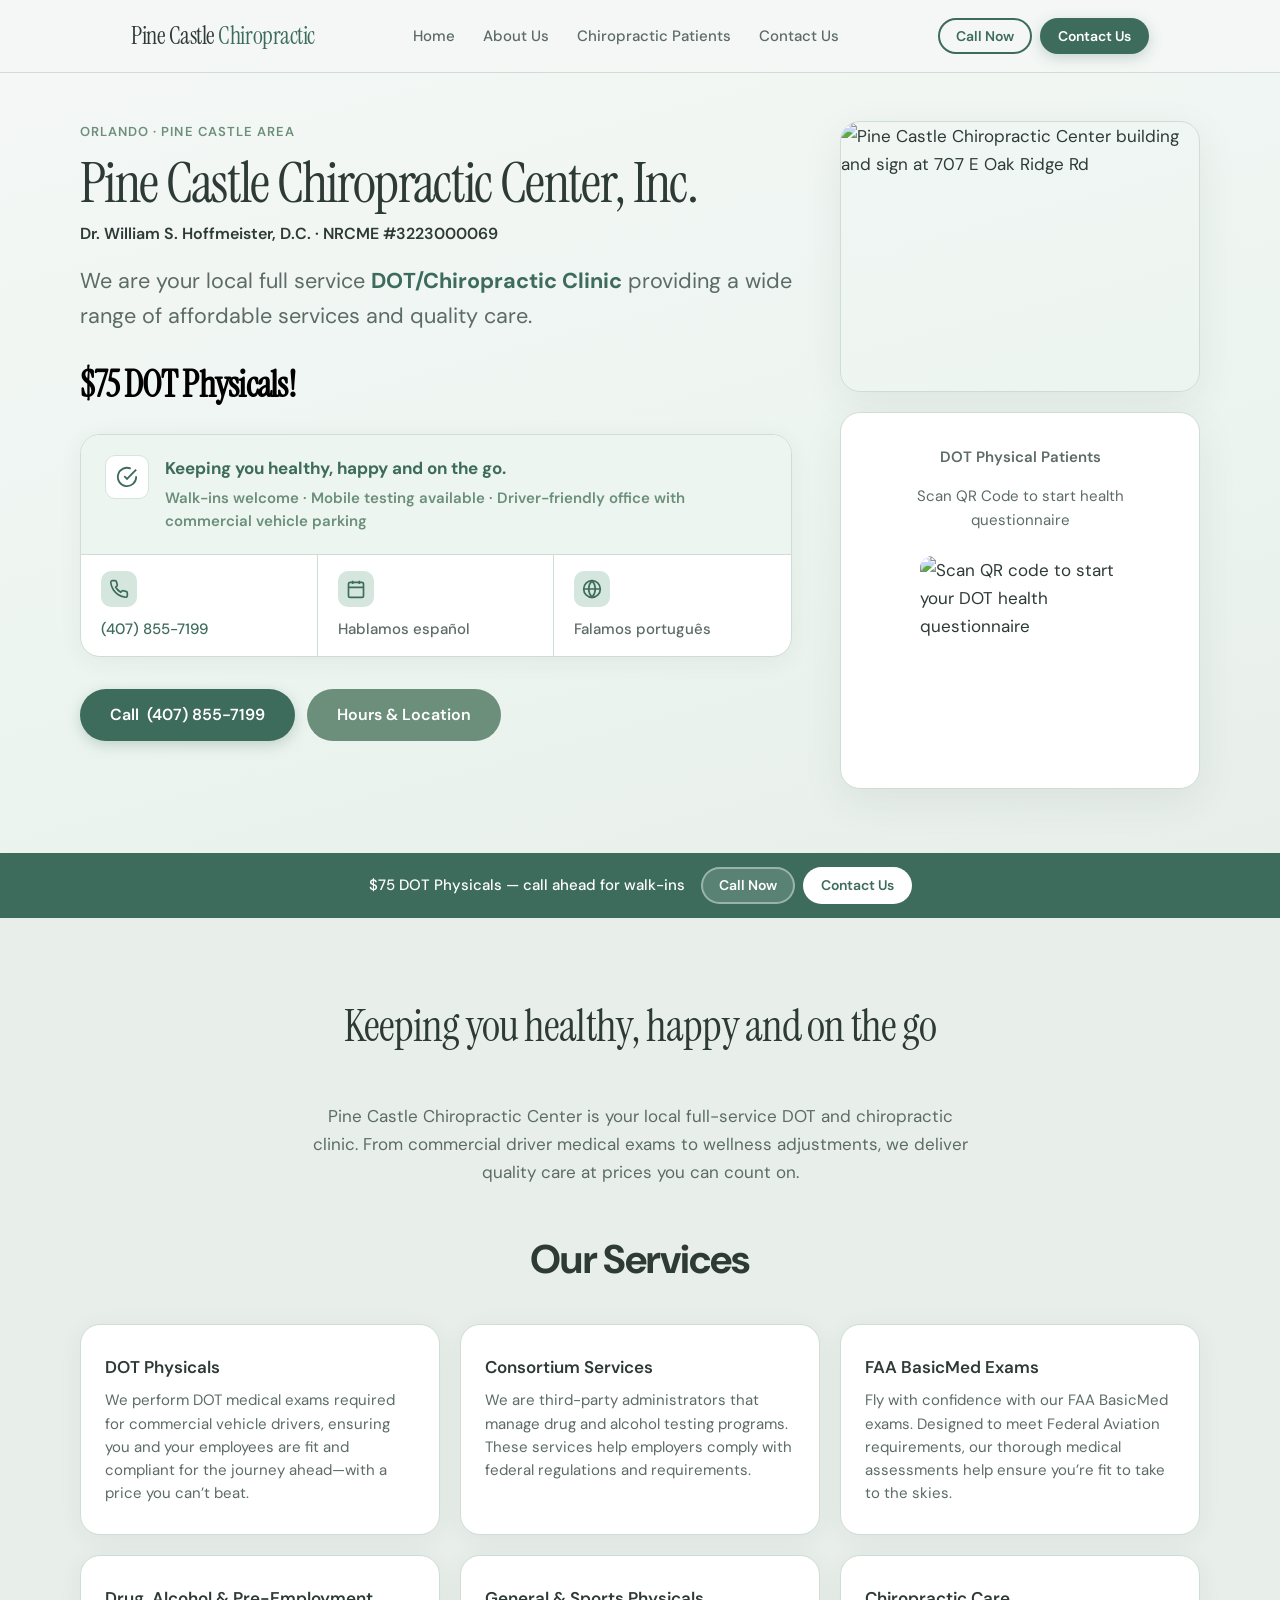
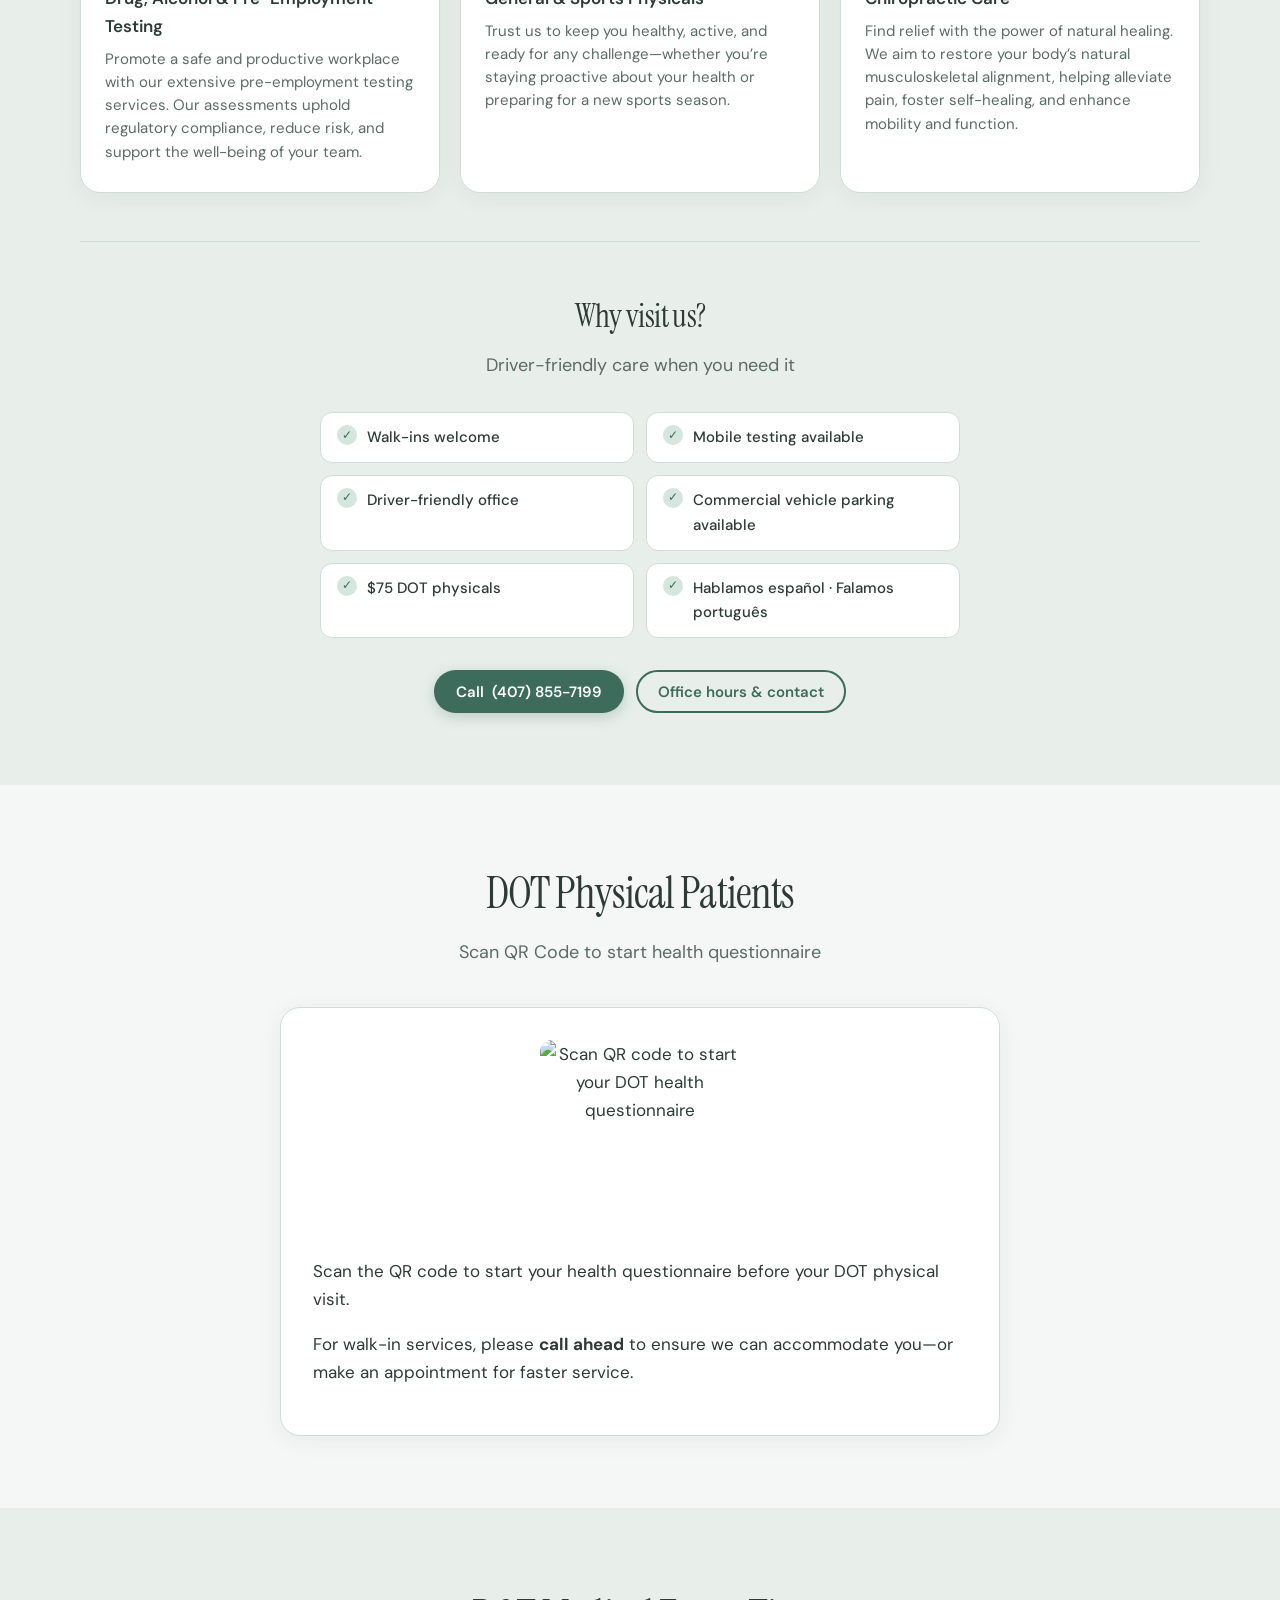
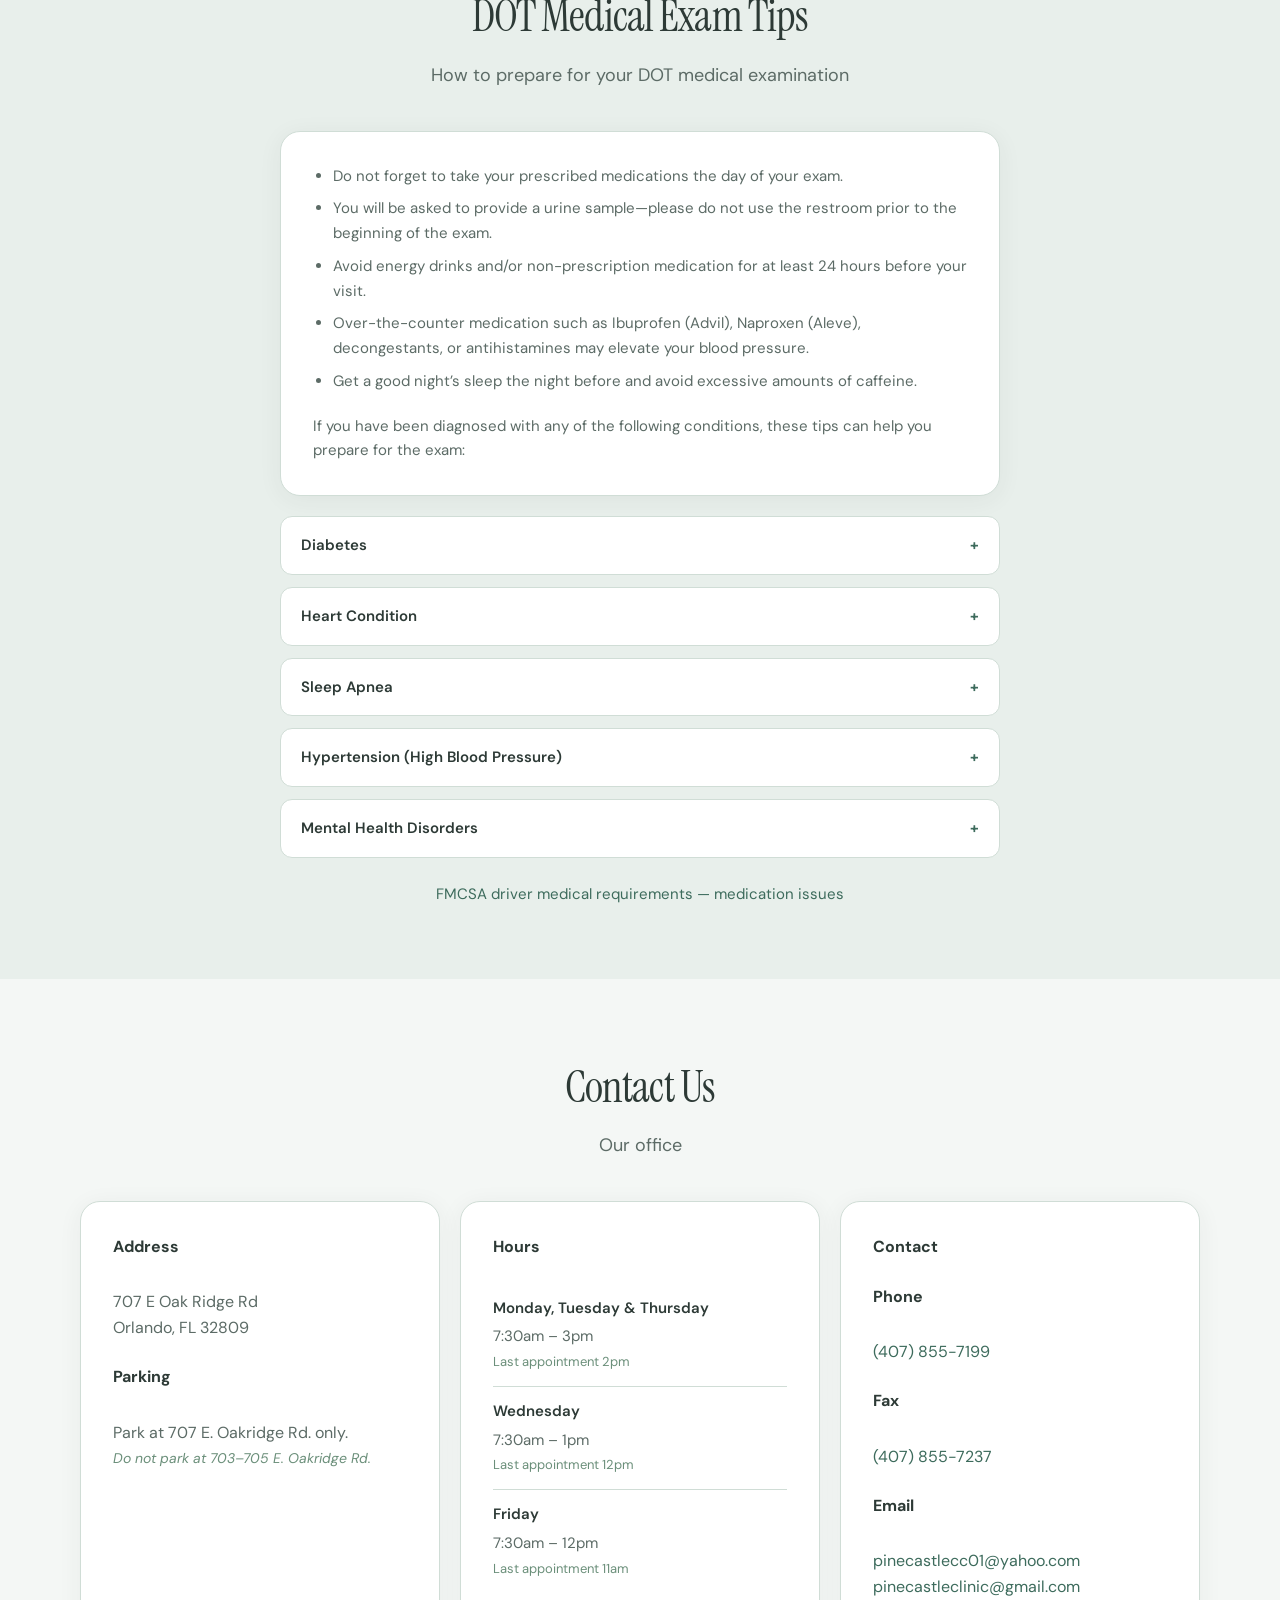
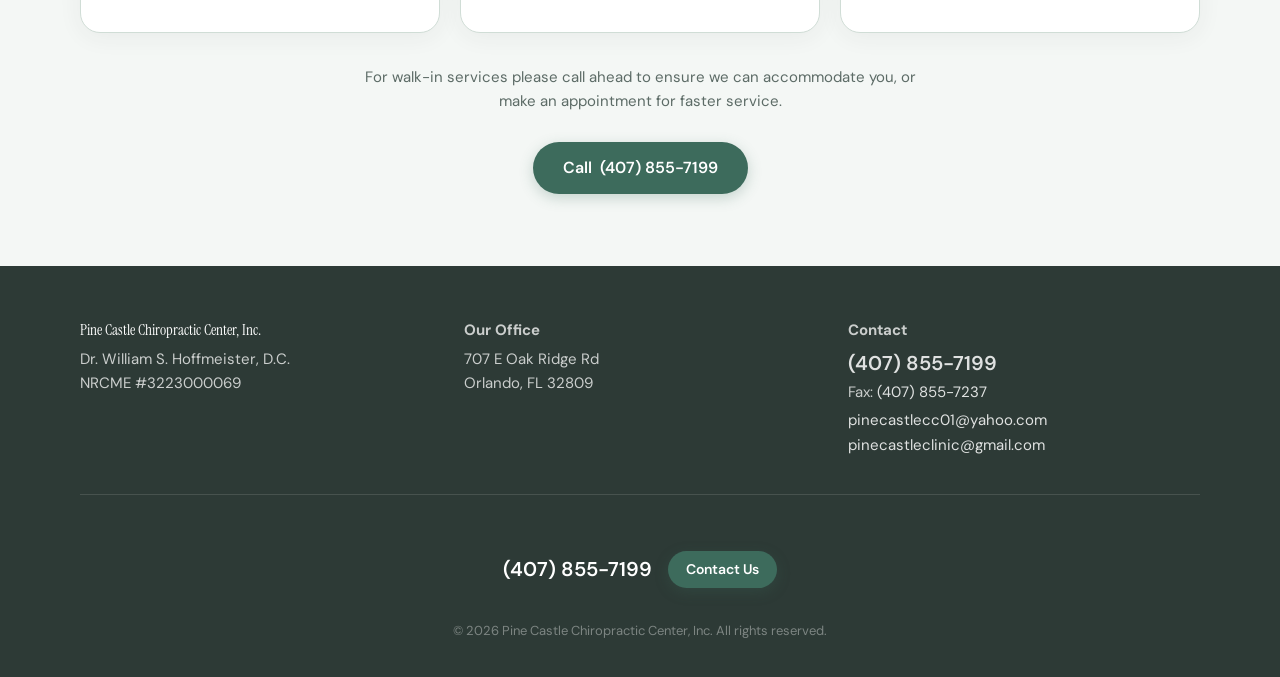
==== index.html @ 1517786d "Add files via upload" ====
<!DOCTYPE html>
<html lang="en">
<head>
  <meta charset="UTF-8">
  <meta name="viewport" content="width=device-width, initial-scale=1.0">
  <meta name="description" content="Pine Castle Chiropractic Center — DOT physicals, FAA BasicMed, drug testing, chiropractic care &amp; more in Orlando. $75 DOT physicals. Call (407) 855-7199.">
  <title>Pine Castle Chiropractic Center | DOT Physicals &amp; Chiropractic Care in Orlando</title>
  <link rel="preconnect" href="https://fonts.googleapis.com">
  <link rel="preconnect" href="https://fonts.gstatic.com" crossorigin>
  <link href="https://fonts.googleapis.com/css2?family=DM+Sans:ital,opsz,wght@0,9..40,400;0,9..40,500;0,9..40,600;0,9..40,700&family=Instrument+Serif:ital@0;1&display=swap" rel="stylesheet">
  <link rel="stylesheet" href="styles.css">
</head>
<body>
  <header class="site-header">
    <div class="header-inner">
      <a href="index.html" class="logo">Pine Castle <span>Chiropractic</span></a>
      <nav class="header-nav" aria-label="Primary">
        <a href="index.html">Home</a>
        <a href="about-us.html">About Us</a>
        <a href="chiropractic-patients.html">Chiropractic Patients</a>
        <a href="index.html#visit">Contact Us</a>
      </nav>
      <div class="header-ctas">
        <a href="tel:+14078557199" class="btn btn-outline btn-sm">Call Now</a>
        <a href="index.html#visit" class="btn btn-primary btn-sm">Contact Us</a>
      </div>
    </div>
  </header>

  <main>
    <section class="hero" id="top">
      <div class="container hero-grid">
        <div class="hero-content">
          <p class="eyebrow">Orlando · Pine Castle Area</p>
          <h1>Pine Castle Chiropractic Center, Inc.</h1>
          <p class="hero-doctor">Dr. William S. Hoffmeister, D.C. · NRCME #3223000069</p>
          <p class="hero-tagline">We are your local full service <strong>DOT/Chiropractic Clinic</strong> providing a wide range of affordable services and quality care.</p>
          <p class="hero-price">$75 DOT Physicals!</p>
          <div class="hero-info">
            <div class="hero-info-feature">
              <span class="hero-info-icon" aria-hidden="true">
                <svg width="22" height="22" viewBox="0 0 24 24" fill="none" stroke="currentColor" stroke-width="2"><path d="M22 11.08V12a10 10 0 1 1-5.93-9.14"/><path d="M22 4L12 14.01l-3-3"/></svg>
              </span>
              <div class="hero-info-feature-text">
                <p><strong>Keeping you healthy, happy and on the go.</strong></p>
                <p class="hero-info-note">Walk-ins welcome · Mobile testing available · Driver-friendly office with commercial vehicle parking</p>
              </div>
            </div>
            <ul class="hero-info-points">
              <li>
                <span class="hero-info-icon" aria-hidden="true">
                  <svg width="20" height="20" viewBox="0 0 24 24" fill="none" stroke="currentColor" stroke-width="2"><path d="M22 16.92v3a2 2 0 0 1-2.18 2 19.79 19.79 0 0 1-8.63-3.07 19.5 19.5 0 0 1-6-6 19.79 19.79 0 0 1-3.07-8.67A2 2 0 0 1 4.11 2h3a2 2 0 0 1 2 1.72c.127.96.361 1.903.7 2.81a2 2 0 0 1-.45 2.11L8.09 9.91a16 16 0 0 0 6 6l1.27-1.27a2 2 0 0 1 2.11-.45c.907.339 1.85.573 2.81.7A2 2 0 0 1 22 16.92z"/></svg>
                </span>
                <span><a href="tel:+14078557199" data-phone>(407) 855-7199</a></span>
              </li>
              <li>
                <span class="hero-info-icon" aria-hidden="true">
                  <svg width="20" height="20" viewBox="0 0 24 24" fill="none" stroke="currentColor" stroke-width="2"><rect x="3" y="4" width="18" height="18" rx="2"/><path d="M16 2v4M8 2v4M3 10h18"/></svg>
                </span>
                <span>Hablamos español</span>
              </li>
              <li>
                <span class="hero-info-icon" aria-hidden="true">
                  <svg width="20" height="20" viewBox="0 0 24 24" fill="none" stroke="currentColor" stroke-width="2"><circle cx="12" cy="12" r="10"/><path d="M2 12h20M12 2a15.3 15.3 0 0 1 4 10 15.3 15.3 0 0 1-4 10 15.3 15.3 0 0 1-4-10 15.3 15.3 0 0 1 4-10z"/></svg>
                </span>
                <span>Falamos português</span>
              </li>
            </ul>
          </div>
          <div class="hero-ctas">
            <a href="tel:+14078557199" class="btn btn-primary btn-lg">Call <span data-phone>(407) 855-7199</span></a>
            <a href="#visit" class="btn btn-secondary btn-lg">Hours &amp; Location</a>
          </div>
        </div>
        <div class="hero-sidebar">
          <figure class="hero-building">
            <img src="assets/clinic-building.png" alt="Pine Castle Chiropractic Center building and sign at 707 E Oak Ridge Rd" width="360" height="270">
          </figure>
          <div class="hero-card">
            <p class="card-label">DOT Physical Patients</p>
            <p class="card-text">Scan QR Code to start health questionnaire</p>
            <img src="assets/qr-questionnaire.png" alt="Scan QR code to start your DOT health questionnaire" class="qr-code" width="200" height="200">
          </div>
        </div>
      </div>
    </section>

    <aside class="cta-bar" aria-label="Quick actions">
      <div class="container cta-bar-inner">
        <span class="cta-bar-text">$75 DOT Physicals — call ahead for walk-ins</span>
        <div class="cta-bar-buttons">
          <a href="tel:+14078557199" class="btn btn-secondary btn-sm">Call Now</a>
          <a href="index.html#visit" class="btn btn-primary btn-sm">Contact Us</a>
        </div>
      </div>
    </aside>

    <section class="section section-alt" id="services">
      <div class="container">
        <header class="section-header">
          <h2>Keeping you healthy, happy and on the go</h2>
        </header>
        <p class="section-intro">Pine Castle Chiropractic Center is your local full-service DOT and chiropractic clinic. From commercial driver medical exams to wellness adjustments, we deliver quality care at prices you can count on.</p>

        <header class="subsection-header services-heading">
          <h3>Our Services</h3>
        </header>
        <div class="services-grid services-grid-3">
          <article class="service-card">
            <h3>DOT Physicals</h3>
            <p>We perform DOT medical exams required for commercial vehicle drivers, ensuring you and your employees are fit and compliant for the journey ahead—with a price you can’t beat.</p>
          </article>
          <article class="service-card">
            <h3>Consortium Services</h3>
            <p>We are third-party administrators that manage drug and alcohol testing programs. These services help employers comply with federal regulations and requirements.</p>
          </article>
          <article class="service-card">
            <h3>FAA BasicMed Exams</h3>
            <p>Fly with confidence with our FAA BasicMed exams. Designed to meet Federal Aviation requirements, our thorough medical assessments help ensure you’re fit to take to the skies.</p>
          </article>
          <article class="service-card">
            <h3>Drug, Alcohol &amp; Pre-Employment Testing</h3>
            <p>Promote a safe and productive workplace with our extensive pre-employment testing services. Our assessments uphold regulatory compliance, reduce risk, and support the well-being of your team.</p>
          </article>
          <article class="service-card">
            <h3>General &amp; Sports Physicals</h3>
            <p>Trust us to keep you healthy, active, and ready for any challenge—whether you’re staying proactive about your health or preparing for a new sports season.</p>
          </article>
          <article class="service-card">
            <h3>Chiropractic Care</h3>
            <p>Find relief with the power of natural healing. We aim to restore your body’s natural musculoskeletal alignment, helping alleviate pain, foster self-healing, and enhance mobility and function.</p>
          </article>
        </div>

        <div class="subsection" id="why-us">
          <header class="subsection-header">
            <h3>Why visit us?</h3>
            <p class="section-subtitle">Driver-friendly care when you need it</p>
          </header>
          <ul class="benefits-grid">
            <li>Walk-ins welcome</li>
            <li>Mobile testing available</li>
            <li>Driver-friendly office</li>
            <li>Commercial vehicle parking available</li>
            <li>$75 DOT physicals</li>
            <li>Hablamos español · Falamos português</li>
          </ul>
          <div class="section-cta center">
            <a href="tel:+14078557199" class="btn btn-primary">Call <span data-phone>(407) 855-7199</span></a>
            <a href="#visit" class="btn btn-outline">Office hours &amp; contact</a>
          </div>
        </div>
      </div>
    </section>

    <section class="section" id="new-patient">
      <div class="container narrow">
        <header class="section-header">
          <h2>DOT Physical Patients</h2>
          <p class="section-subtitle">Scan QR Code to start health questionnaire</p>
        </header>
        <div class="visit-card visit-card-qr">
          <img src="assets/qr-questionnaire.png" alt="Scan QR code to start your DOT health questionnaire" class="qr-code" width="200" height="200">
          <p>Scan the QR code to start your health questionnaire before your DOT physical visit.</p>
          <p>For walk-in services, please <strong>call ahead</strong> to ensure we can accommodate you—or make an appointment for faster service.</p>
        </div>
      </div>
    </section>

    <section class="section section-alt" id="dot-tips">
      <div class="container narrow">
        <header class="section-header">
          <h2>DOT Medical Exam Tips</h2>
          <p class="section-subtitle">How to prepare for your DOT medical examination</p>
        </header>
        <div class="tips-intro visit-card">
          <ul class="tips-general">
            <li>Do not forget to take your prescribed medications the day of your exam.</li>
            <li>You will be asked to provide a urine sample—please do not use the restroom prior to the beginning of the exam.</li>
            <li>Avoid energy drinks and/or non-prescription medication for at least 24 hours before your visit.</li>
            <li>Over-the-counter medication such as Ibuprofen (Advil), Naproxen (Aleve), decongestants, or antihistamines may elevate your blood pressure.</li>
            <li>Get a good night’s sleep the night before and avoid excessive amounts of caffeine.</li>
          </ul>
          <p>If you have been diagnosed with any of the following conditions, these tips can help you prepare for the exam:</p>
        </div>
        <div class="tips-conditions">
          <details class="tip-item">
            <summary>Diabetes</summary>
            <p>You must provide a recent Hemoglobin A1C blood test result (within 3 months). It is helpful if you provide a letter from your treating provider confirming you are not taking insulin and have had no hypoglycemic episodes or diabetes complications such as heart, kidney, eye, or nerve damage. If you have any of the above diabetic complications, a clearance letter from your treating specialist(s) may be necessary. If you have diabetes, you should be evaluated by an eye professional at least yearly to prevent loss of vision that could impair your ability to drive.</p>
          </details>
          <details class="tip-item">
            <summary>Heart Condition</summary>
            <p>You should provide a clearance letter from your cardiologist regarding your ability to safely drive a commercial vehicle. The letter should include ejection fraction and any recent exercise tolerance or heart stress test results.</p>
          </details>
          <details class="tip-item">
            <summary>Sleep Apnea</summary>
            <p>A copy of your CPAP compliance report for the last 3 months is required. You can usually obtain this information through the company that provides your CPAP machine. In some cases you may obtain information from your pulmonologist or sleep medicine specialist. Health Services does not have the ability to read the chip inside the CPAP machine.</p>
          </details>
          <details class="tip-item">
            <summary>Hypertension (High Blood Pressure)</summary>
            <p>You should have your blood pressure checked regularly and prior to your exam. A normal blood pressure is &lt;140/&lt;90 (top number less than 140 and bottom number less than 90). Your blood pressure should be less than 140/90 to pass the exam.</p>
          </details>
          <details class="tip-item">
            <summary>Mental Health Disorders</summary>
            <p>For conditions such as anxiety or depression, you should provide a clearance letter from your treating provider addressing your ability to safely drive a commercial vehicle.</p>
          </details>
        </div>
        <p class="tips-link">
          <a href="https://www.fmcsa.dot.gov/medical/driver-medical-requirements/medication-issues" target="_blank" rel="noopener noreferrer">FMCSA driver medical requirements — medication issues</a>
        </p>
      </div>
    </section>

    <section class="section" id="visit">
      <div class="container">
        <header class="section-header">
          <h2>Contact Us</h2>
          <p class="section-subtitle">Our office</p>
        </header>
        <div class="contact-grid">
          <div class="visit-card">
            <p class="visit-line"><strong>Address</strong><br>707 E Oak Ridge Rd<br>Orlando, FL 32809</p>
            <p class="visit-line visit-parking"><strong>Parking</strong><br>Park at 707 E. Oakridge Rd. only.<br><span class="visit-note">Do not park at 703–705 E. Oakridge Rd.</span></p>
          </div>
          <div class="visit-card">
            <p class="visit-line"><strong>Hours</strong></p>
            <ul class="hours-list">
              <li><span>Monday, Tuesday &amp; Thursday</span><span>7:30am – 3pm<br><em>Last appointment 2pm</em></span></li>
              <li><span>Wednesday</span><span>7:30am – 1pm<br><em>Last appointment 12pm</em></span></li>
              <li><span>Friday</span><span>7:30am – 12pm<br><em>Last appointment 11am</em></span></li>
            </ul>
          </div>
          <div class="visit-card">
            <p class="visit-line"><strong>Contact</strong></p>
            <p class="visit-line"><strong>Phone</strong><br><a href="tel:+14078557199" data-phone>(407) 855-7199</a></p>
            <p class="visit-line"><strong>Fax</strong><br><a href="tel:+14078557237">(407) 855-7237</a></p>
            <p class="visit-line"><strong>Email</strong><br><a href="mailto:pinecastlecc01@yahoo.com">pinecastlecc01@yahoo.com</a><br><a href="mailto:pinecastleclinic@gmail.com">pinecastleclinic@gmail.com</a></p>
          </div>
        </div>
        <div class="section-cta center visit-cta">
          <p class="visit-callout">For walk-in services please call ahead to ensure we can accommodate you, or make an appointment for faster service.</p>
          <a href="tel:+14078557199" class="btn btn-primary btn-lg">Call <span data-phone>(407) 855-7199</span></a>
        </div>
      </div>
    </section>
  </main>

  <footer class="site-footer">
    <div class="container footer-grid">
      <div class="footer-col">
        <p class="footer-brand">Pine Castle Chiropractic Center, Inc.</p>
        <p>Dr. William S. Hoffmeister, D.C.<br>NRCME #3223000069</p>
      </div>
      <div class="footer-col">
        <p><strong>Our Office</strong></p>
        <p>707 E Oak Ridge Rd<br>Orlando, FL 32809</p>
      </div>
      <div class="footer-col">
        <p><strong>Contact</strong></p>
        <p>
          <a href="tel:+14078557199" class="footer-phone" data-phone>(407) 855-7199</a><br>
          Fax: <a href="tel:+14078557237">(407) 855-7237</a>
        </p>
        <p>
          <a href="mailto:pinecastlecc01@yahoo.com">pinecastlecc01@yahoo.com</a><br>
          <a href="mailto:pinecastleclinic@gmail.com">pinecastleclinic@gmail.com</a>
        </p>
      </div>
    </div>
    <div class="container footer-bottom">
      <div class="footer-ctas">
        <a href="tel:+14078557199" class="footer-phone" data-phone>(407) 855-7199</a>
        <a href="index.html#visit" class="btn btn-primary btn-sm">Contact Us</a>
      </div>
      <p class="copyright">&copy; <span id="year"></span> Pine Castle Chiropractic Center, Inc. All rights reserved.</p>
    </div>
  </footer>

  <a href="tel:+14078557199" class="fab-call" aria-label="Call Pine Castle Chiropractic Center">
    <svg width="24" height="24" viewBox="0 0 24 24" fill="none" stroke="currentColor" stroke-width="2"><path d="M22 16.92v3a2 2 0 0 1-2.18 2 19.79 19.79 0 0 1-8.63-3.07 19.5 19.5 0 0 1-6-6 19.79 19.79 0 0 1-3.07-8.67A2 2 0 0 1 4.11 2h3a2 2 0 0 1 2 1.72c.127.96.361 1.903.7 2.81a2 2 0 0 1-.45 2.11L8.09 9.91a16 16 0 0 0 6 6l1.27-1.27a2 2 0 0 1 2.11-.45c.907.339 1.85.573 2.81.7A2 2 0 0 1 22 16.92z"/></svg>
  </a>

  <script src="script.js"></script>
</body>
</html>
---- styles.css ----
/* Pine Castle Chiropractic */
:root {
  --bg: #f4f7f5;
  --bg-alt: #e8efeb;
  --surface: #ffffff;
  --text: #2d3a36;
  --text-muted: #5c6b66;
  --accent: #3d6b5c;
  --accent-hover: #325a4d;
  --accent-soft: #d4e6de;
  --accent-light: #edf5f1;
  --warm: #6b8f7a;
  --border: #d0ddd6;
  --shadow: 0 4px 24px rgba(45, 58, 54, 0.06);
  --shadow-lg: 0 12px 40px rgba(45, 58, 54, 0.08);
  --radius: 12px;
  --radius-lg: 20px;
  --font-sans: "DM Sans", system-ui, sans-serif;
  --font-serif: "Instrument Serif", Georgia, serif;
  --header-h: 72px;
}

*,
*::before,
*::after {
  box-sizing: border-box;
}

html {
  scroll-behavior: smooth;
  scroll-padding-top: calc(var(--header-h) + 1rem);
}

body {
  margin: 0;
  font-family: var(--font-sans);
  font-size: 1.0625rem;
  line-height: 1.65;
  color: var(--text);
  background: var(--bg);
  -webkit-font-smoothing: antialiased;
}

a {
  color: var(--accent);
  text-decoration: none;
}

a:hover {
  color: var(--accent-hover);
}

.container {
  width: min(1120px, 92vw);
  margin-inline: auto;
}

.container.narrow {
  width: min(720px, 92vw);
}

.site-header {
  position: sticky;
  top: 0;
  z-index: 100;
  background: rgba(244, 247, 245, 0.92);
  backdrop-filter: blur(12px);
  border-bottom: 1px solid var(--border);
}

.header-inner {
  display: flex;
  align-items: center;
  justify-content: space-between;
  gap: 1rem;
  min-height: var(--header-h);
  width: min(1120px, 92vw);
  margin-inline: auto;
  padding-inline: 4vw;
}

.logo {
  font-family: var(--font-serif);
  font-size: clamp(1.15rem, 3vw, 1.5rem);
  font-weight: 400;
  color: var(--text);
  letter-spacing: -0.02em;
  line-height: 1.2;
}

.logo span {
  color: var(--accent);
}

.header-nav {
  display: none;
  gap: 1.75rem;
}

.header-nav a {
  color: var(--text-muted);
  font-size: 0.9375rem;
  font-weight: 500;
}

.header-nav a:hover {
  color: var(--accent);
}

.header-ctas {
  display: flex;
  gap: 0.5rem;
  flex-shrink: 0;
}

@media (min-width: 768px) {
  .header-nav {
    display: flex;
  }
}

.btn {
  display: inline-flex;
  align-items: center;
  justify-content: center;
  gap: 0.5rem;
  padding: 0.65rem 1.25rem;
  font-family: inherit;
  font-size: 0.9375rem;
  font-weight: 600;
  line-height: 1.2;
  border-radius: 999px;
  border: 2px solid transparent;
  cursor: pointer;
  transition: background 0.2s, color 0.2s, border-color 0.2s, transform 0.15s, box-shadow 0.2s;
  text-decoration: none;
  white-space: nowrap;
}

.btn:hover {
  transform: translateY(-1px);
}

.btn-sm {
  padding: 0.5rem 1rem;
  font-size: 0.875rem;
}

.btn-lg {
  padding: 0.9rem 1.75rem;
  font-size: 1rem;
}

.btn-block {
  width: 100%;
}

.btn-primary {
  background: var(--accent);
  color: #fff;
  box-shadow: 0 4px 14px rgba(61, 107, 92, 0.25);
}

.btn-primary:hover {
  background: var(--accent-hover);
  color: #fff;
}

.btn-secondary {
  background: var(--warm);
  color: #fff;
}

.btn-secondary:hover {
  background: #5a7d6a;
  color: #fff;
}

.btn-outline {
  background: transparent;
  color: var(--accent);
  border-color: var(--accent);
}

.btn-outline:hover {
  background: var(--accent-light);
  color: var(--accent-hover);
}

.btn-ghost {
  background: transparent;
  color: var(--text-muted);
  border-color: var(--border);
}

.btn-ghost:hover {
  background: var(--bg);
  color: var(--accent);
  border-color: var(--accent-soft);
}

.hero {
  padding: 3rem 0 4rem;
  background: linear-gradient(165deg, var(--bg) 0%, var(--accent-light) 55%, var(--bg-alt) 100%);
}

.hero-grid {
  display: grid;
  gap: 2.5rem;
  align-items: start;
}

@media (min-width: 900px) {
  .hero-grid {
    grid-template-columns: 1fr minmax(280px, 360px);
    gap: 3rem;
    align-items: start;
  }
}

.hero-sidebar {
  display: flex;
  flex-direction: column;
  gap: 1.25rem;
}

.hero-building {
  margin: 0;
}

.hero-building img {
  display: block;
  width: 100%;
  height: auto;
  border-radius: var(--radius-lg);
  border: 1px solid var(--border);
  box-shadow: var(--shadow-lg);
}

.hero-card .qr-code {
  margin-bottom: 0;
}

.eyebrow {
  margin: 0 0 0.75rem;
  font-size: 0.8125rem;
  font-weight: 600;
  letter-spacing: 0.08em;
  text-transform: uppercase;
  color: var(--warm);
}

.hero h1 {
  margin: 0 0 0.5rem;
  font-family: var(--font-serif);
  font-size: clamp(2.25rem, 5.5vw, 3.5rem);
  font-weight: 400;
  line-height: 1.05;
  letter-spacing: -0.03em;
  color: var(--text);
}

.hero-tagline {
  margin: 0 0 1.25rem;
  font-size: clamp(1.0625rem, 2.2vw, 1.35rem);
  color: var(--text-muted);
}

.hero-tagline strong {
  color: var(--accent);
  font-weight: 700;
}

.hero-doctor {
  margin: 0 0 1rem;
  font-size: 1rem;
  font-weight: 600;
  color: var(--text);
}

.hero-price {
  margin: 0 0 1.25rem;
  font-family: var(--font-serif);
  font-size: clamp(1.75rem, 4vw, 2.25rem);
  font-weight: 700;
  color: #000;
  letter-spacing: -0.02em;
}

.qr-code {
  display: block;
  margin: 0 auto 1rem;
  width: min(200px, 70%);
  height: auto;
  border-radius: var(--radius);
}

.visit-card-qr {
  text-align: center;
}

.visit-card-qr p {
  text-align: left;
}

.hero-info {
  margin-bottom: 2rem;
  background: var(--surface);
  border: 1px solid var(--border);
  border-radius: var(--radius-lg);
  box-shadow: var(--shadow);
  overflow: hidden;
}

.hero-info-feature {
  display: flex;
  gap: 1rem;
  align-items: flex-start;
  padding: 1.25rem 1.5rem;
  background: var(--accent-light);
  border-bottom: 1px solid var(--border);
}

.hero-info-feature .hero-info-icon {
  width: 2.75rem;
  height: 2.75rem;
  flex-shrink: 0;
  color: var(--accent);
  background: var(--surface);
  border: 1px solid var(--accent-soft);
  border-radius: 10px;
}

.hero-info-feature-text p {
  margin: 0;
  font-size: 1.0625rem;
  line-height: 1.55;
  color: var(--text);
}

.hero-info-feature-text strong {
  color: var(--accent);
  font-weight: 700;
}

.hero-info-note {
  margin-top: 0.35rem !important;
  font-size: 0.9375rem !important;
  font-weight: 600;
  color: var(--warm) !important;
}

.hero-info-points {
  display: grid;
  margin: 0;
  padding: 0;
  list-style: none;
}

@media (min-width: 640px) {
  .hero-info-points {
    grid-template-columns: repeat(3, 1fr);
  }
}

.hero-info-points li {
  display: flex;
  align-items: center;
  gap: 0.75rem;
  padding: 1rem 1.25rem;
  font-size: 0.9375rem;
  font-weight: 500;
  line-height: 1.4;
  color: var(--text-muted);
  border-bottom: 1px solid var(--border);
}

.hero-info-points li:last-child {
  border-bottom: none;
}

@media (min-width: 640px) {
  .hero-info-points li {
    flex-direction: column;
    align-items: flex-start;
    border-bottom: none;
    border-right: 1px solid var(--border);
  }

  .hero-info-points li:last-child {
    border-right: none;
  }
}

.hero-info-icon {
  display: flex;
  align-items: center;
  justify-content: center;
  width: 2.25rem;
  height: 2.25rem;
  flex-shrink: 0;
  color: var(--accent);
  background: var(--accent-light);
  border-radius: 10px;
}

.hero-info-points .hero-info-icon {
  background: var(--accent-soft);
}

.hero-ctas {
  display: flex;
  flex-wrap: wrap;
  gap: 0.75rem;
}

.hero-card {
  background: var(--surface);
  border-radius: var(--radius-lg);
  padding: 2rem;
  box-shadow: var(--shadow-lg);
  border: 1px solid var(--border);
}

.card-label {
  margin: 0 0 1rem;
  font-size: 0.9375rem;
  font-weight: 600;
  text-align: center;
  color: var(--text-muted);
}

.card-text {
  margin: 0 0 1.5rem;
  font-size: 0.9375rem;
  color: var(--text-muted);
  line-height: 1.55;
  text-align: center;
}

.hero-card .btn + .btn {
  margin-top: 0.75rem;
}

.cta-bar {
  background: var(--accent);
  color: #fff;
  padding: 0.875rem 0;
}

.cta-bar-inner {
  display: flex;
  flex-wrap: wrap;
  align-items: center;
  justify-content: center;
  gap: 1rem;
  width: min(1120px, 92vw);
  margin-inline: auto;
}

.cta-bar-text {
  font-weight: 500;
  font-size: 0.9375rem;
}

.cta-bar-buttons {
  display: flex;
  gap: 0.5rem;
}

.cta-bar .btn-secondary {
  background: rgba(255, 255, 255, 0.15);
  border: 2px solid rgba(255, 255, 255, 0.4);
  color: #fff;
}

.cta-bar .btn-secondary:hover {
  background: rgba(255, 255, 255, 0.25);
  color: #fff;
}

.cta-bar .btn-primary {
  background: #fff;
  color: var(--accent);
  box-shadow: none;
}

.cta-bar .btn-primary:hover {
  background: var(--accent-light);
  color: var(--accent-hover);
}

.section {
  padding: 4.5rem 0;
}

.section-alt {
  background: var(--bg-alt);
}

.section-header {
  text-align: center;
  margin-bottom: 2.5rem;
}

.section-header h2 {
  margin: 0 0 0.5rem;
  font-family: var(--font-serif);
  font-size: clamp(2rem, 4vw, 2.75rem);
  font-weight: 400;
  letter-spacing: -0.02em;
  color: var(--text);
}

.section-subtitle {
  margin: 0;
  font-size: 1.125rem;
  color: var(--text-muted);
}

.section-intro {
  max-width: 42rem;
  margin: 0 auto 2.5rem;
  text-align: center;
  font-size: 1.0625rem;
  line-height: 1.65;
  color: var(--text-muted);
}

.subsection {
  margin-top: 3rem;
  padding-top: 3rem;
  border-top: 1px solid var(--border);
}

.subsection-header {
  text-align: center;
  margin-bottom: 2rem;
}

.subsection-header h3 {
  margin: 0 0 0.5rem;
  font-family: var(--font-serif);
  font-size: clamp(1.5rem, 3vw, 2rem);
  font-weight: 400;
  letter-spacing: -0.02em;
  color: var(--text);
}

.services-heading h3 {
  font-family: var(--font-sans);
  font-size: clamp(1.75rem, 4vw, 2.5rem);
  font-weight: 700;
  letter-spacing: -0.02em;
}

.services-heading {
  margin-bottom: 2rem;
}

.services-grid {
  display: grid;
  gap: 1.25rem;
}

@media (min-width: 600px) {
  .services-grid {
    grid-template-columns: repeat(2, 1fr);
  }
}

@media (min-width: 900px) {
  .services-grid-3 {
    grid-template-columns: repeat(3, 1fr);
  }
}

.service-card {
  background: var(--surface);
  border: 1px solid var(--border);
  border-radius: var(--radius-lg);
  padding: 1.75rem 1.5rem;
  box-shadow: var(--shadow);
}

.service-card h3 {
  margin: 0 0 0.5rem;
  font-size: 1.0625rem;
  font-weight: 600;
  color: var(--text);
}

.service-card p {
  margin: 0;
  font-size: 0.9375rem;
  color: var(--text-muted);
  line-height: 1.55;
}

.benefits-grid {
  display: grid;
  gap: 0.75rem;
  max-width: 640px;
  margin: 0 auto 2rem;
  padding: 0;
  list-style: none;
}

@media (min-width: 600px) {
  .benefits-grid {
    grid-template-columns: 1fr 1fr;
  }
}

.benefits-grid li {
  display: flex;
  align-items: flex-start;
  gap: 0.625rem;
  padding: 0.75rem 1rem;
  background: var(--surface);
  border-radius: var(--radius);
  border: 1px solid var(--border);
  font-size: 0.9375rem;
  font-weight: 500;
}

.benefits-grid li::before {
  content: "✓";
  flex-shrink: 0;
  width: 1.25rem;
  height: 1.25rem;
  display: flex;
  align-items: center;
  justify-content: center;
  font-size: 0.75rem;
  font-weight: 700;
  color: var(--accent);
  background: var(--accent-soft);
  border-radius: 50%;
}

.section-cta {
  display: flex;
  flex-wrap: wrap;
  gap: 0.75rem;
  justify-content: center;
}

.visit-card {
  background: var(--surface);
  border: 1px solid var(--border);
  border-radius: var(--radius-lg);
  padding: 2rem;
  box-shadow: var(--shadow);
}

.visit-line {
  margin: 0 0 1.5rem;
  font-size: 1rem;
  color: var(--text-muted);
  line-height: 1.6;
}

.visit-line:last-child {
  margin-bottom: 0;
}

.visit-line strong {
  color: var(--text);
  display: block;
  margin-bottom: 0.25rem;
}

.visit-note {
  font-size: 0.875rem;
  font-style: italic;
  color: var(--warm);
}

.alert-banner {
  margin-top: 1.5rem;
  padding: 1.25rem 1.5rem;
  border-radius: var(--radius-lg);
  border: 1px solid var(--border);
  background: var(--surface);
  box-shadow: var(--shadow);
}

.alert-banner p {
  margin: 0;
  font-size: 0.9375rem;
  line-height: 1.55;
  color: var(--text-muted);
}

.alert-banner p + p {
  margin-top: 0.5rem;
}

.alert-banner-warn {
  border-color: #c9a227;
  background: #faf6e8;
}

.alert-banner-strong {
  font-weight: 700;
  color: #8b6914 !important;
  text-transform: uppercase;
  letter-spacing: 0.02em;
}

.tips-intro.visit-card p:last-child {
  margin: 1.25rem 0 0;
  font-size: 0.9375rem;
  color: var(--text-muted);
}

.tips-general {
  margin: 0 0 1rem;
  padding-left: 1.25rem;
  color: var(--text-muted);
  font-size: 0.9375rem;
}

.tips-general li + li {
  margin-top: 0.5rem;
}

.tips-conditions {
  margin-top: 1.25rem;
  display: grid;
  gap: 0.75rem;
}

.tip-item {
  background: var(--surface);
  border: 1px solid var(--border);
  border-radius: var(--radius);
  overflow: hidden;
}

.tip-item summary {
  padding: 1rem 1.25rem;
  font-weight: 600;
  font-size: 0.9375rem;
  cursor: pointer;
  list-style: none;
  color: var(--text);
}

.tip-item summary::-webkit-details-marker {
  display: none;
}

.tip-item summary::after {
  content: "+";
  float: right;
  color: var(--accent);
  font-weight: 700;
}

.tip-item[open] summary::after {
  content: "−";
}

.tip-item p {
  margin: 0;
  padding: 0 1.25rem 1.25rem;
  font-size: 0.9375rem;
  color: var(--text-muted);
  line-height: 1.6;
}

.tips-link {
  margin: 1.5rem 0 0;
  text-align: center;
  font-size: 0.9375rem;
}

.contact-grid {
  display: grid;
  gap: 1.25rem;
}

@media (min-width: 768px) {
  .contact-grid {
    grid-template-columns: repeat(3, 1fr);
  }
}

.hours-list {
  margin: 0;
  padding: 0;
  list-style: none;
}

.hours-list li {
  display: grid;
  gap: 0.25rem;
  padding: 0.75rem 0;
  font-size: 0.9375rem;
  color: var(--text-muted);
  border-bottom: 1px solid var(--border);
}

.hours-list li:last-child {
  border-bottom: none;
  padding-bottom: 0;
}

.hours-list li span:first-child {
  font-weight: 600;
  color: var(--text);
}

.hours-list em {
  font-size: 0.8125rem;
  font-style: normal;
  color: var(--warm);
}

.visit-cta {
  margin-top: 2rem;
  flex-direction: column;
  align-items: center;
}

.visit-callout {
  margin: 0 0 1rem;
  max-width: 36rem;
  text-align: center;
  font-size: 0.9375rem;
  color: var(--text-muted);
}

.footer-grid {
  display: grid;
  gap: 2rem;
  text-align: left;
  margin-bottom: 2rem;
}

@media (min-width: 768px) {
  .footer-grid {
    grid-template-columns: repeat(3, 1fr);
  }
}

.footer-col p {
  margin: 0.35rem 0;
}

.footer-col a {
  color: rgba(255, 255, 255, 0.85);
}

.footer-col a:hover {
  color: var(--accent-soft);
}

.footer-bottom {
  text-align: center;
  border-top: 1px solid rgba(255, 255, 255, 0.12);
  padding-top: 2rem;
}

.schedule-section .section-header {
  margin-bottom: 1.5rem;
}

.schedule-placeholder {
  background: var(--surface);
  border: 1px dashed var(--border);
  border-radius: var(--radius-lg);
  padding: 2.5rem 1.5rem;
  text-align: center;
}

.schedule-placeholder p {
  margin: 0 0 1.5rem;
  color: var(--text-muted);
  font-size: 0.9375rem;
}

.site-footer {
  padding: 3rem 0 2rem;
  background: var(--text);
  color: rgba(255, 255, 255, 0.75);
  text-align: center;
}

.footer-brand {
  font-family: var(--font-serif);
  font-size: 1.5rem;
  color: #fff;
  margin: 0 0 0.5rem;
}

.site-footer p {
  margin: 0.25rem 0;
  font-size: 0.9375rem;
}

.footer-ctas {
  display: flex;
  flex-wrap: wrap;
  gap: 1rem;
  justify-content: center;
  align-items: center;
  margin: 1.5rem 0;
}

.footer-phone {
  font-size: 1.25rem;
  font-weight: 600;
  color: #fff;
}

.footer-phone:hover {
  color: var(--accent-soft);
}

.copyright {
  margin-top: 2rem !important;
  font-size: 0.8125rem !important;
  opacity: 0.5;
}

.fab-call {
  position: fixed;
  bottom: 1.25rem;
  right: 1.25rem;
  z-index: 90;
  display: flex;
  align-items: center;
  justify-content: center;
  width: 56px;
  height: 56px;
  background: var(--warm);
  color: #fff;
  border-radius: 50%;
  box-shadow: 0 6px 20px rgba(45, 58, 54, 0.25);
}

.fab-call:hover {
  background: var(--accent);
  color: #fff;
}

@media (min-width: 768px) {
  .fab-call {
    display: none;
  }
}

@media (max-width: 767px) {
  body {
    padding-bottom: 4rem;
  }
}

/* Interior pages */
.page-hero {
  padding-top: 3rem;
  background: linear-gradient(165deg, var(--bg) 0%, var(--accent-light) 55%, var(--bg-alt) 100%);
}

.page-hero .section-header {
  margin-bottom: 2rem;
}

.page-hero .section-header-tight {
  margin-bottom: 1.25rem;
}

.chiropractic-layout {
  display: grid;
  gap: 0.5rem 3rem;
  align-items: start;
  grid-template-columns: 1fr;
  grid-template-areas:
    "title"
    "content"
    "photo";
}

.chiropractic-page-header {
  grid-area: title;
  margin: 0 0 0.25rem;
  text-align: center;
}

.chiropractic-page-header h1 {
  margin: 0;
  font-family: var(--font-serif);
  font-size: clamp(2rem, 4vw, 2.75rem);
  font-weight: 400;
  letter-spacing: -0.02em;
  color: var(--text);
}

.chiropractic-layout .doctor-profile-aside {
  grid-area: photo;
}

.chiropractic-layout .chiropractic-intro {
  grid-area: content;
  margin: 0;
}

.chiropractic-layout .chiropractic-intro h2 {
  margin-top: 0;
}

@media (min-width: 768px) {
  .chiropractic-layout {
    grid-template-columns: minmax(240px, 320px) 1fr;
    grid-template-areas:
      "title title"
      "photo content";
    row-gap: 0.5rem;
    column-gap: 3rem;
  }
}

.chiropractic-intro {
  margin: 0;
}

.doctor-profile {
  display: grid;
  gap: 2.5rem;
  align-items: start;
}

@media (min-width: 768px) {
  .doctor-profile {
    grid-template-columns: minmax(240px, 320px) 1fr;
    gap: 3rem;
    align-items: start;
  }
}

.doctor-profile-aside {
  display: flex;
  flex-direction: column;
  gap: 1.5rem;
}

.doctor-bio h2 {
  margin: 0 0 0.5rem;
  font-family: var(--font-serif);
  font-size: clamp(1.35rem, 2.5vw, 1.625rem);
  font-weight: 400;
  letter-spacing: -0.02em;
  color: var(--text);
  text-align: center;
}

.doctor-bio p {
  margin: 0 0 0.75rem;
  font-size: 0.9375rem;
  color: var(--text-muted);
  line-height: 1.6;
  text-align: center;
}

.doctor-bio p:last-child {
  margin-bottom: 0;
}

.doctor-bio .credentials {
  font-weight: 600;
  color: var(--accent);
}

@media (min-width: 768px) {
  .doctor-bio h2,
  .doctor-bio p {
    text-align: left;
  }
}

.doctor-photo {
  margin: 0;
  text-align: center;
}

.doctor-photo img {
  display: block;
  width: 100%;
  max-width: 320px;
  margin-inline: auto;
  height: auto;
  border-radius: var(--radius-lg);
  box-shadow: var(--shadow-lg);
}

.doctor-profile-content h2 {
  margin: 0 0 1rem;
  font-family: var(--font-serif);
  font-size: clamp(1.75rem, 3.5vw, 2.25rem);
  font-weight: 400;
  letter-spacing: -0.02em;
  color: var(--text);
}

.doctor-profile-content h2:not(:first-child) {
  margin-top: 1.5rem;
}

.doctor-profile-content p {
  margin: 0 0 1rem;
  color: var(--text-muted);
  line-height: 1.65;
}

.doctor-profile-content .lead {
  font-size: clamp(1.25rem, 2.5vw, 1.5rem);
  font-weight: 500;
  line-height: 1.55;
  color: var(--text);
}

.doctor-profile-content .credentials {
  font-weight: 600;
  color: var(--accent);
}

.legal-block {
  margin-bottom: 1.5rem;
}

.legal-block:last-child {
  margin-bottom: 0;
}

.legal-block h2 {
  margin: 0 0 1rem;
  font-family: var(--font-serif);
  font-size: clamp(1.5rem, 3vw, 1.875rem);
  font-weight: 400;
  letter-spacing: -0.02em;
  color: var(--text);
}

.legal-block p {
  margin: 0 0 1rem;
  font-size: 0.9375rem;
  color: var(--text-muted);
  line-height: 1.65;
}

.legal-block p:last-child {
  margin-bottom: 0;
}

.header-nav a[aria-current="page"] {
  color: var(--accent);
  font-weight: 600;
}
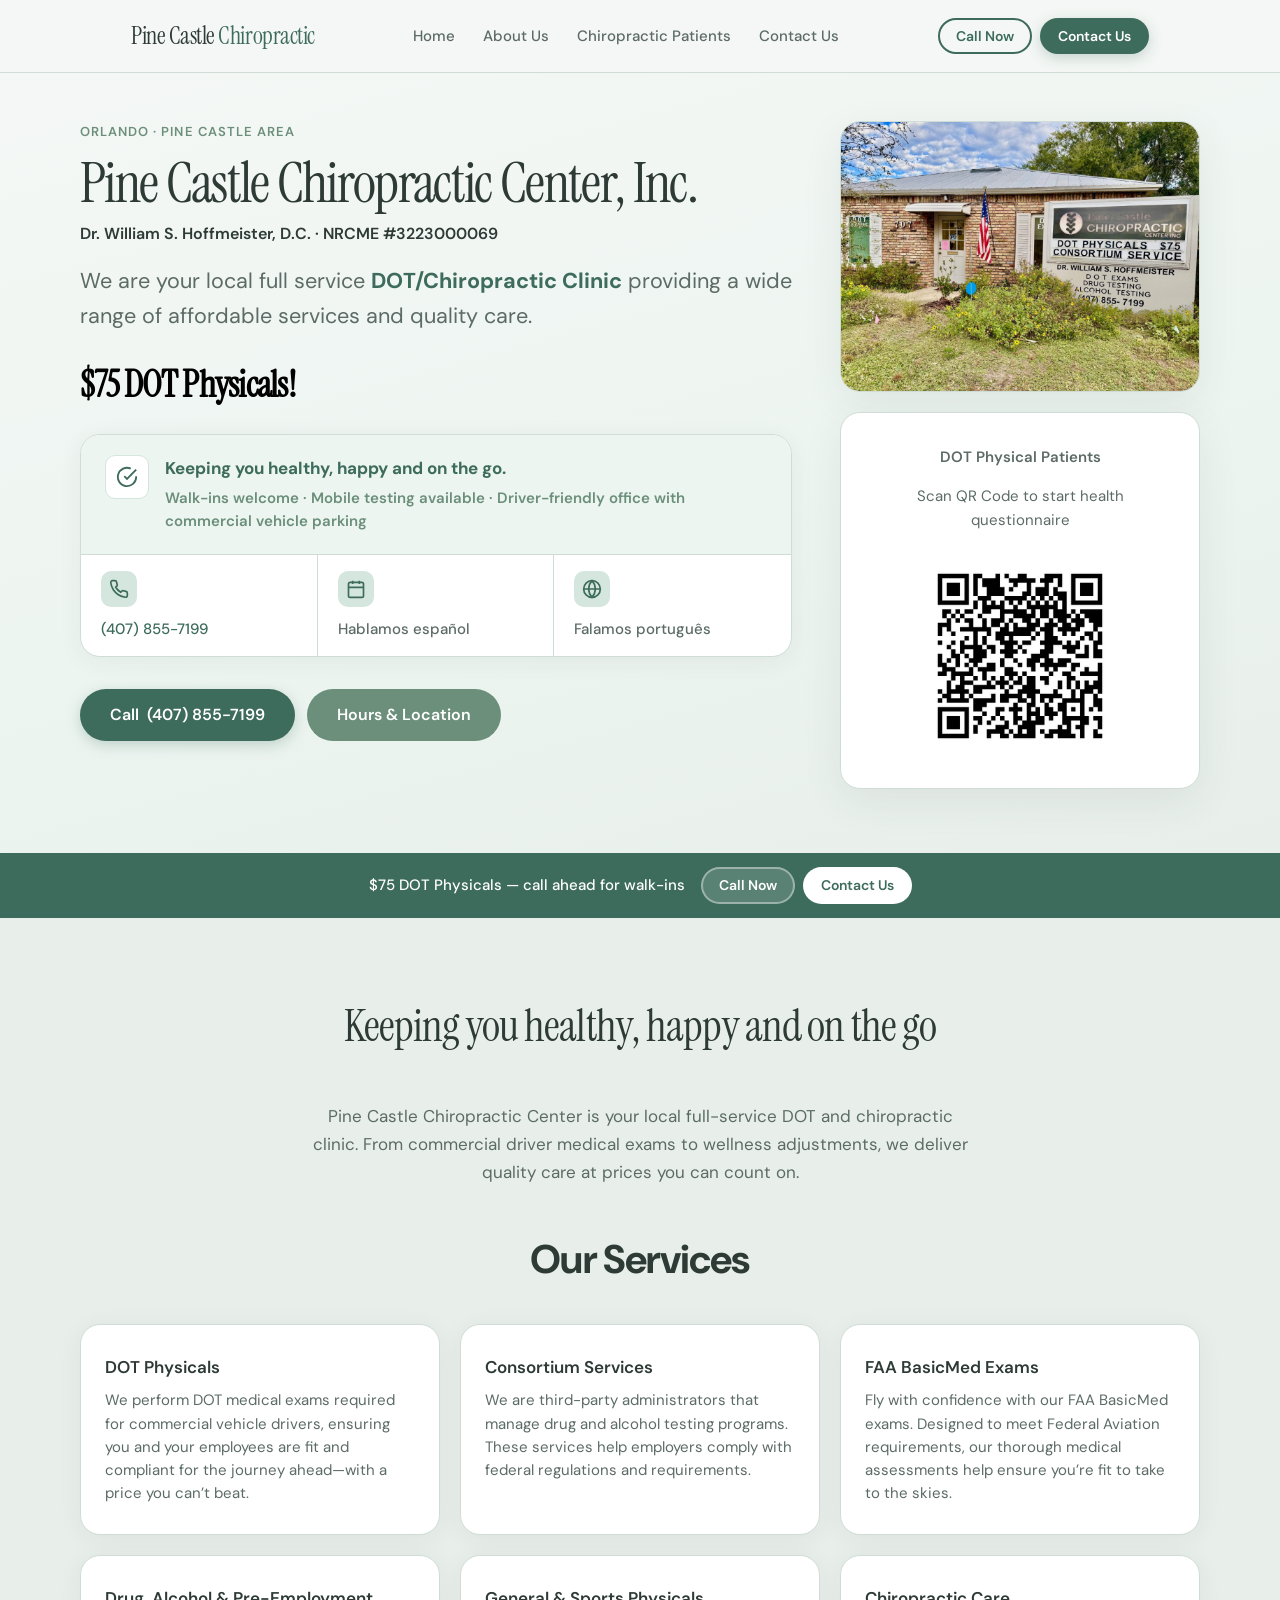
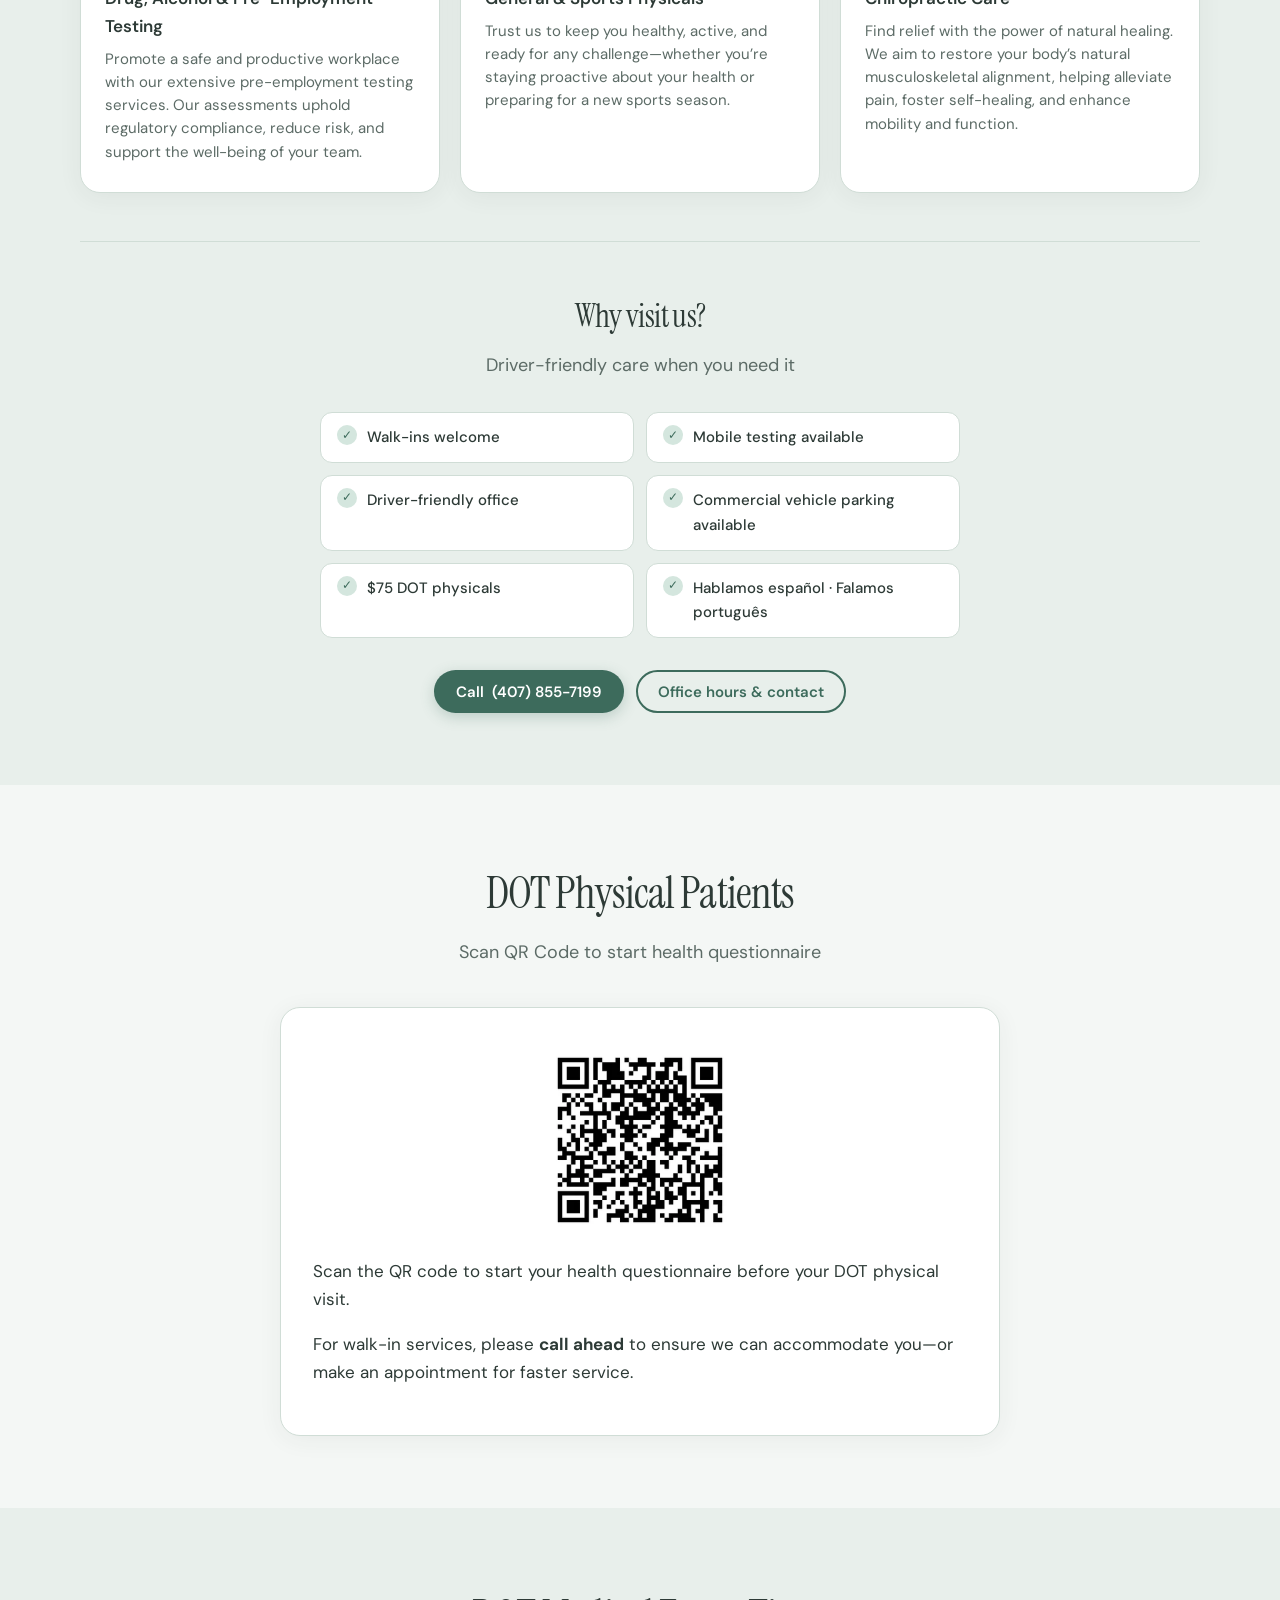
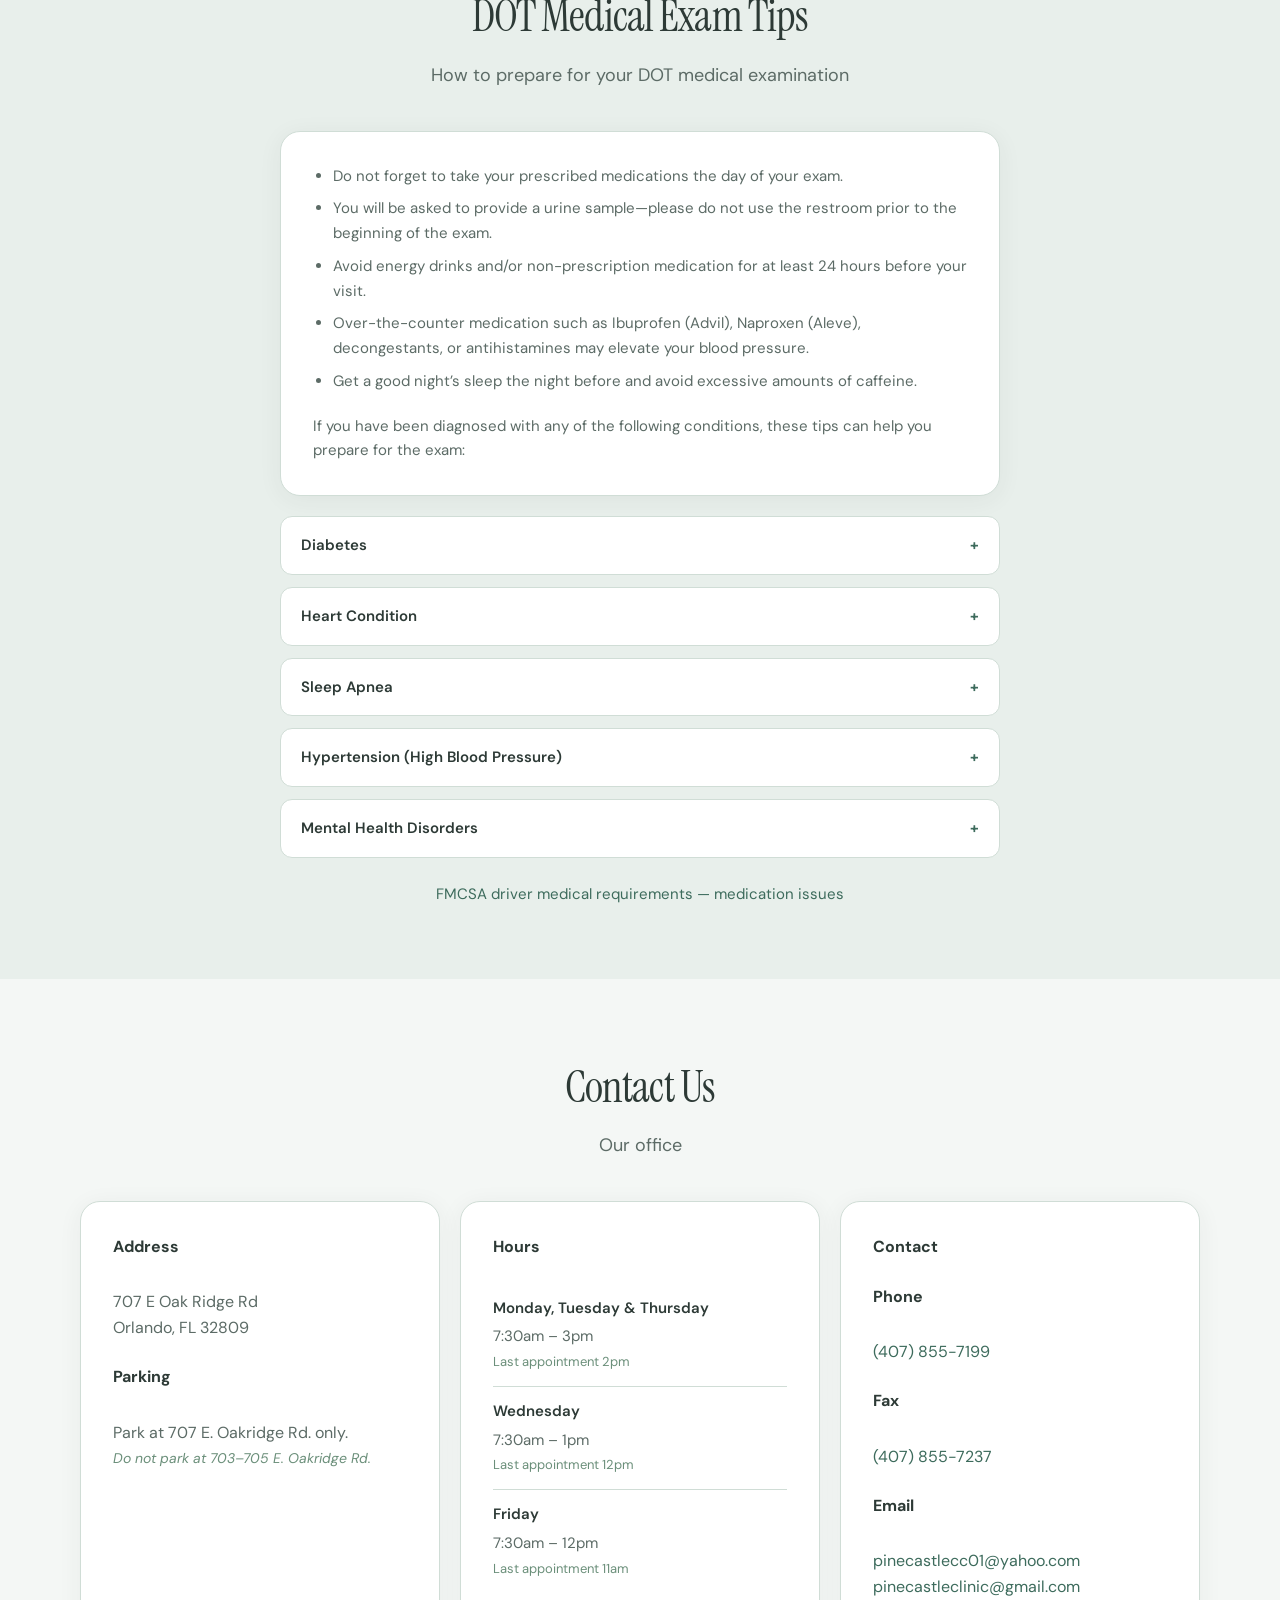
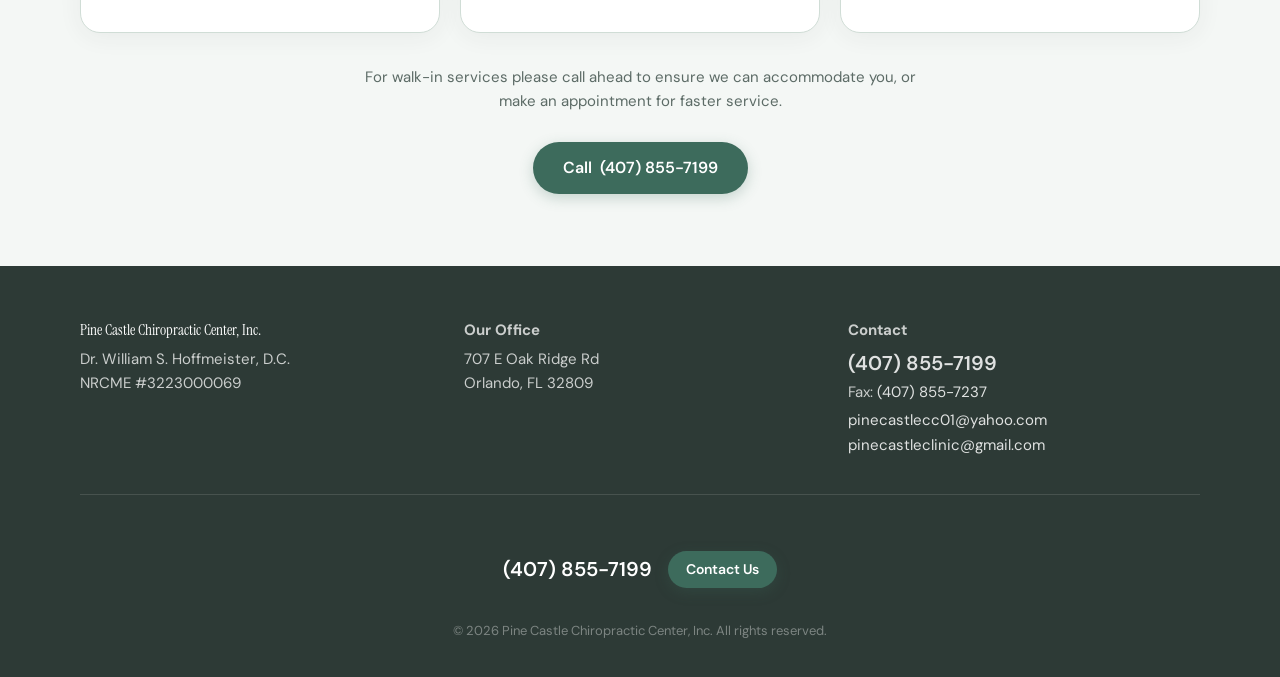
==== commit eb2a593b: "Add files via upload" ====
--- a/index.html
+++ b/index.html
@@ -74,12 +74,12 @@
         </div>
         <div class="hero-sidebar">
           <figure class="hero-building">
-            <img src="assets/clinic-building.png" alt="Pine Castle Chiropractic Center building and sign at 707 E Oak Ridge Rd" width="360" height="270">
+            <img src="/clinic-building.png" alt="Pine Castle Chiropractic Center building and sign at 707 E Oak Ridge Rd" width="360" height="270">
           </figure>
           <div class="hero-card">
             <p class="card-label">DOT Physical Patients</p>
             <p class="card-text">Scan QR Code to start health questionnaire</p>
-            <img src="assets/qr-questionnaire.png" alt="Scan QR code to start your DOT health questionnaire" class="qr-code" width="200" height="200">
+            <img src="/qr-questionnaire.png" alt="Scan QR code to start your DOT health questionnaire" class="qr-code" width="200" height="200">
           </div>
         </div>
       </div>
@@ -160,7 +160,7 @@
           <p class="section-subtitle">Scan QR Code to start health questionnaire</p>
         </header>
         <div class="visit-card visit-card-qr">
-          <img src="assets/qr-questionnaire.png" alt="Scan QR code to start your DOT health questionnaire" class="qr-code" width="200" height="200">
+          <img src="/qr-questionnaire.png" alt="Scan QR code to start your DOT health questionnaire" class="qr-code" width="200" height="200">
           <p>Scan the QR code to start your health questionnaire before your DOT physical visit.</p>
           <p>For walk-in services, please <strong>call ahead</strong> to ensure we can accommodate you—or make an appointment for faster service.</p>
         </div>
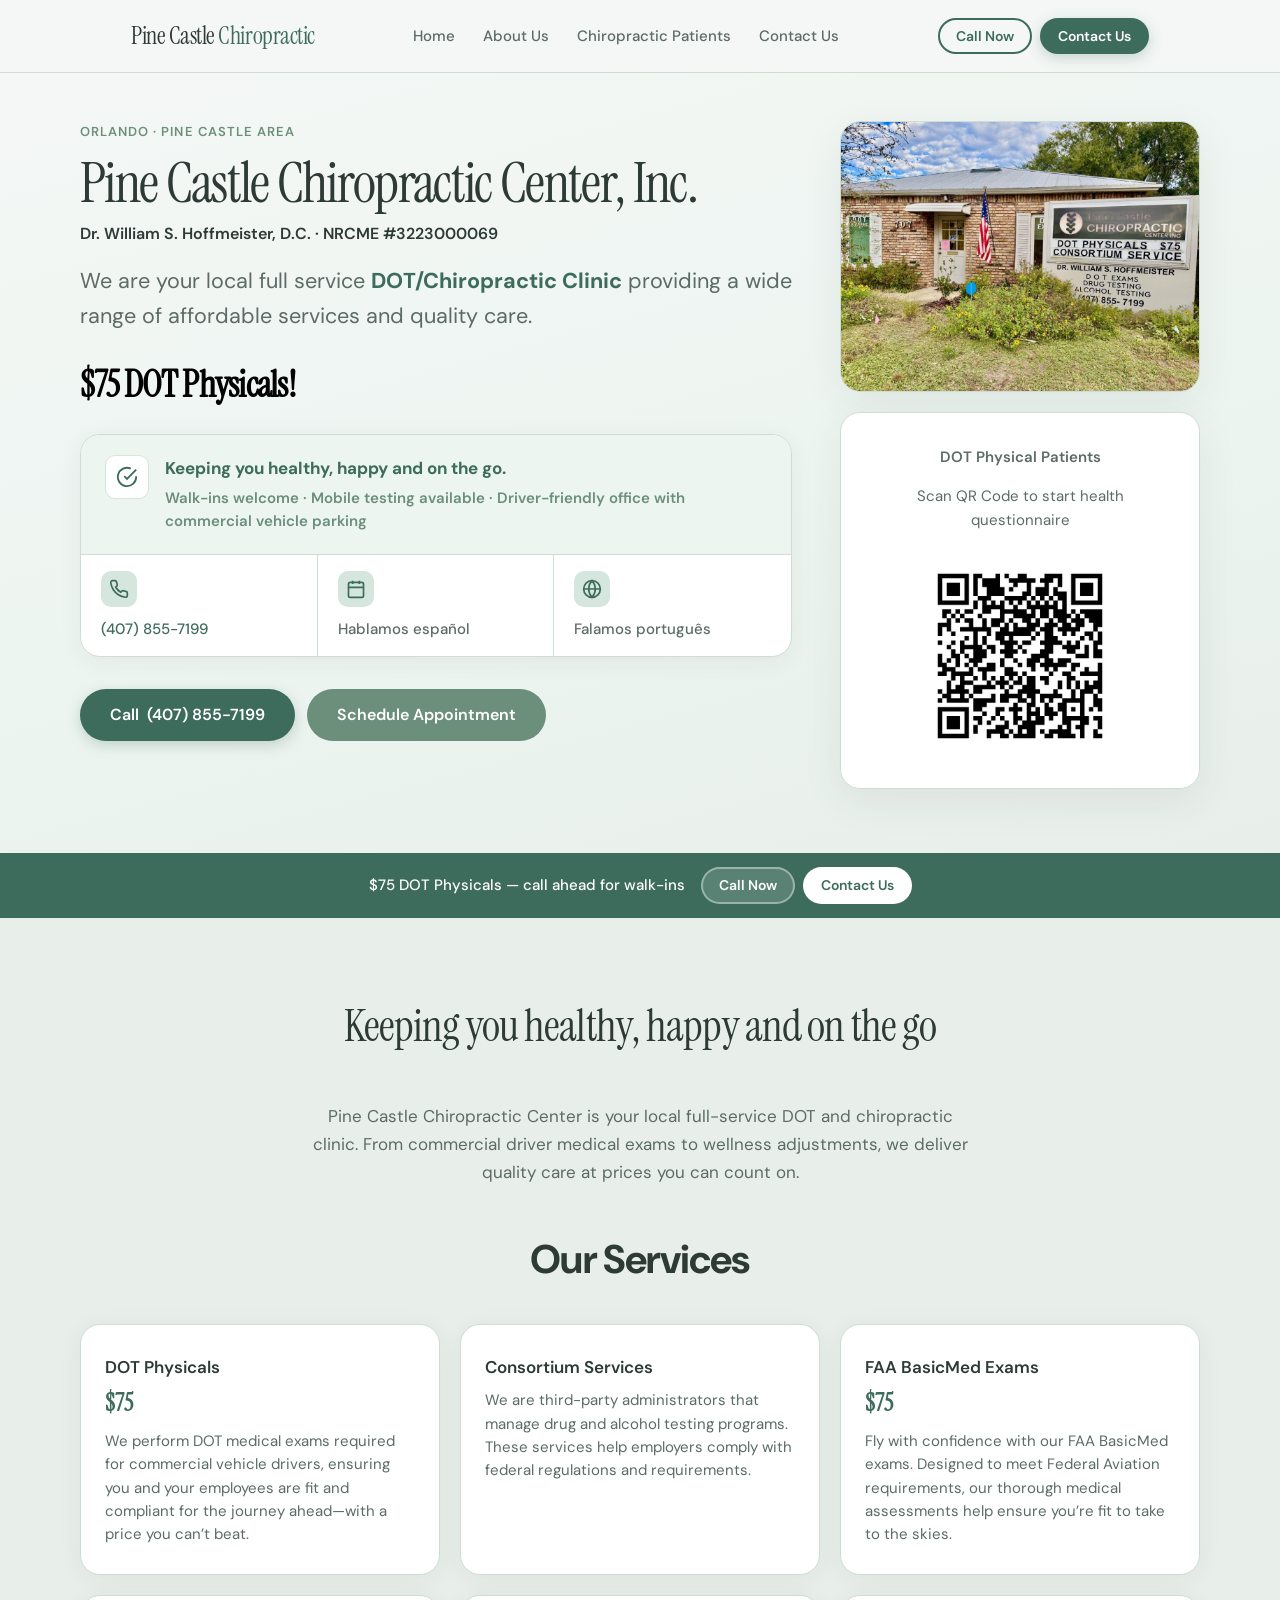
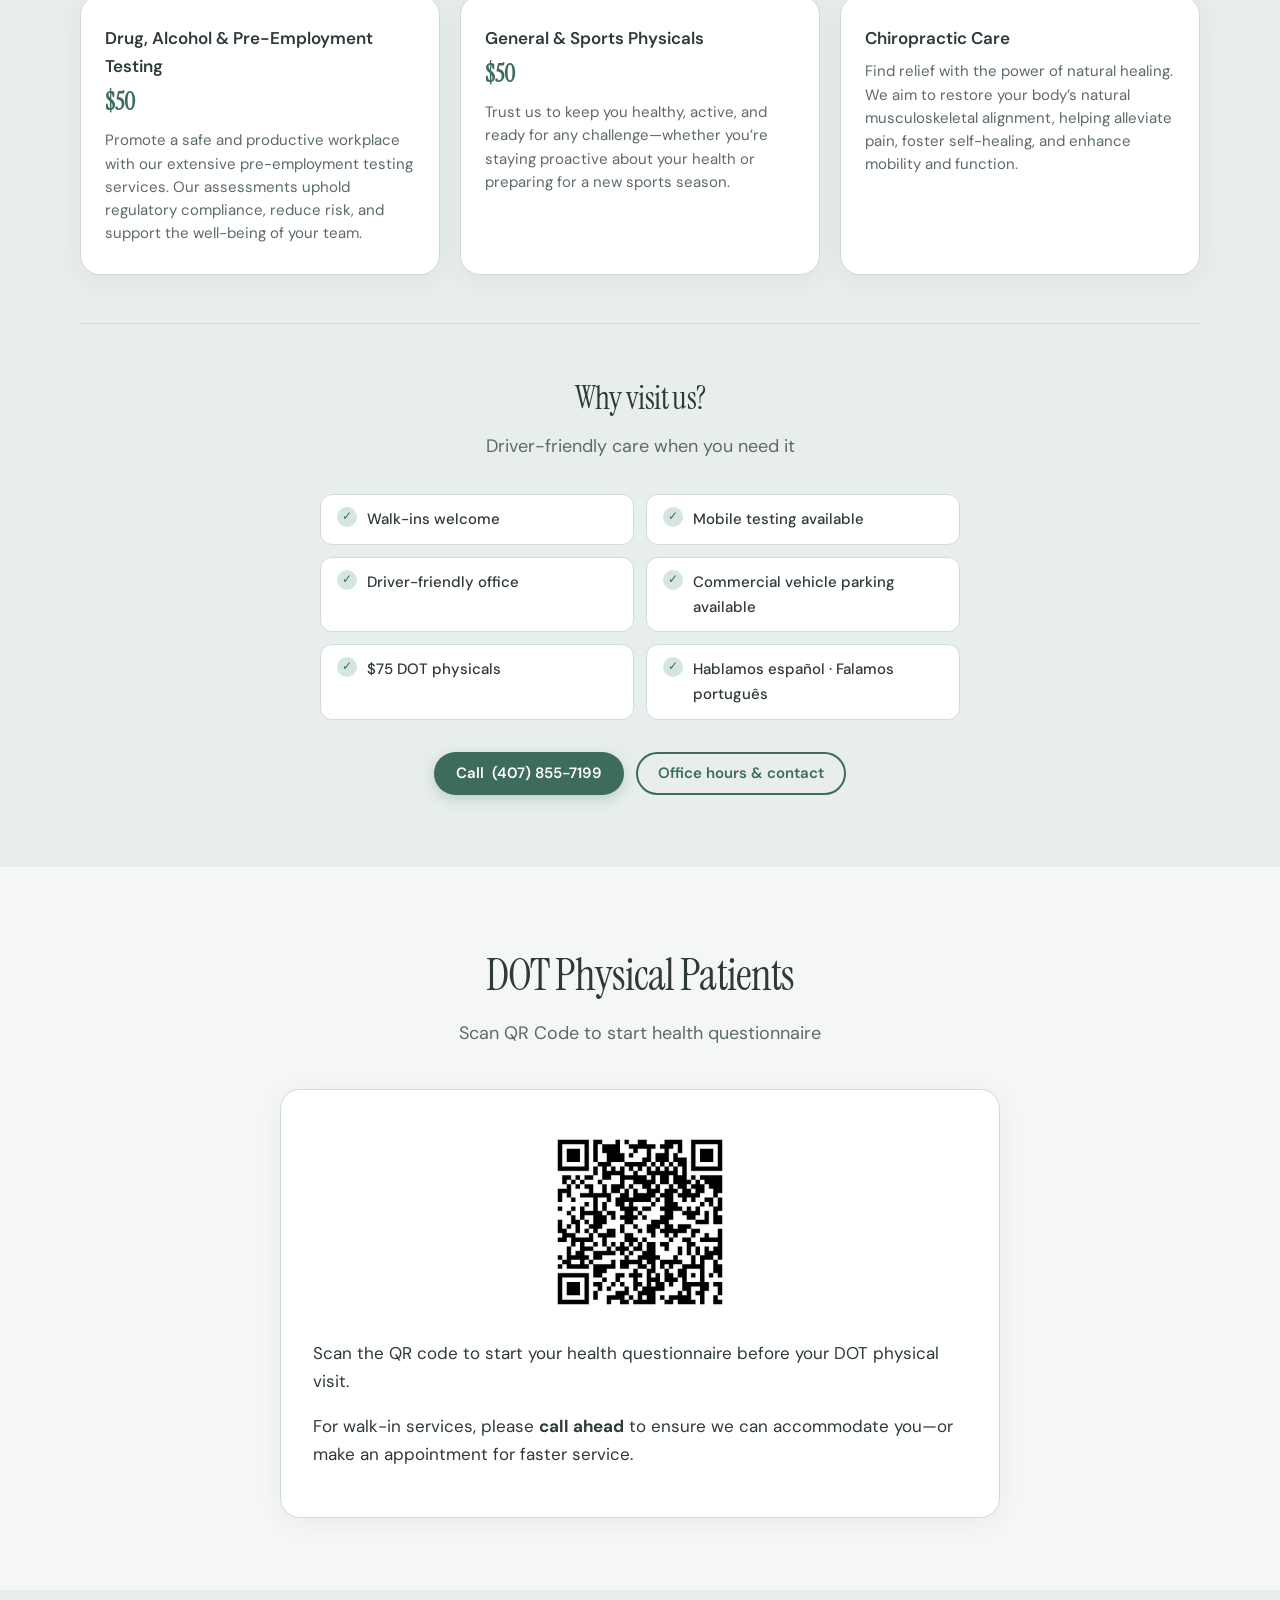
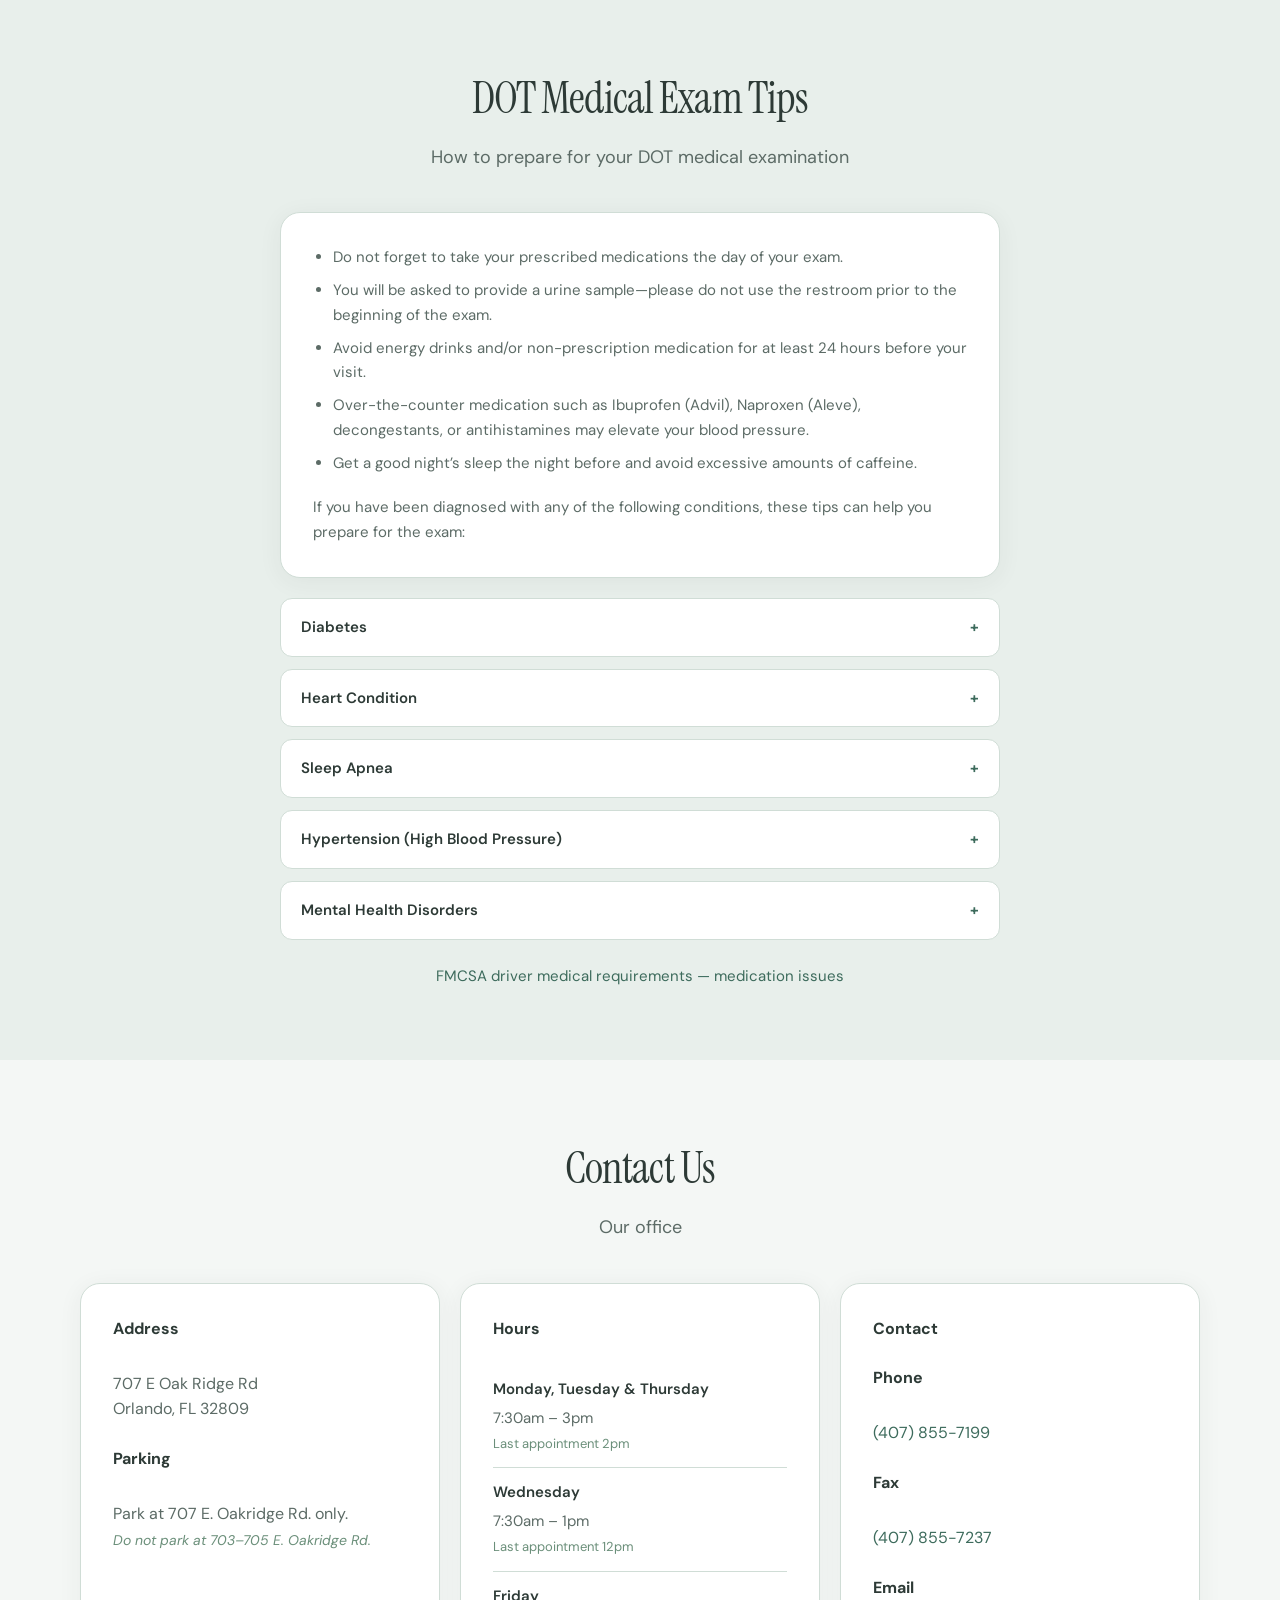
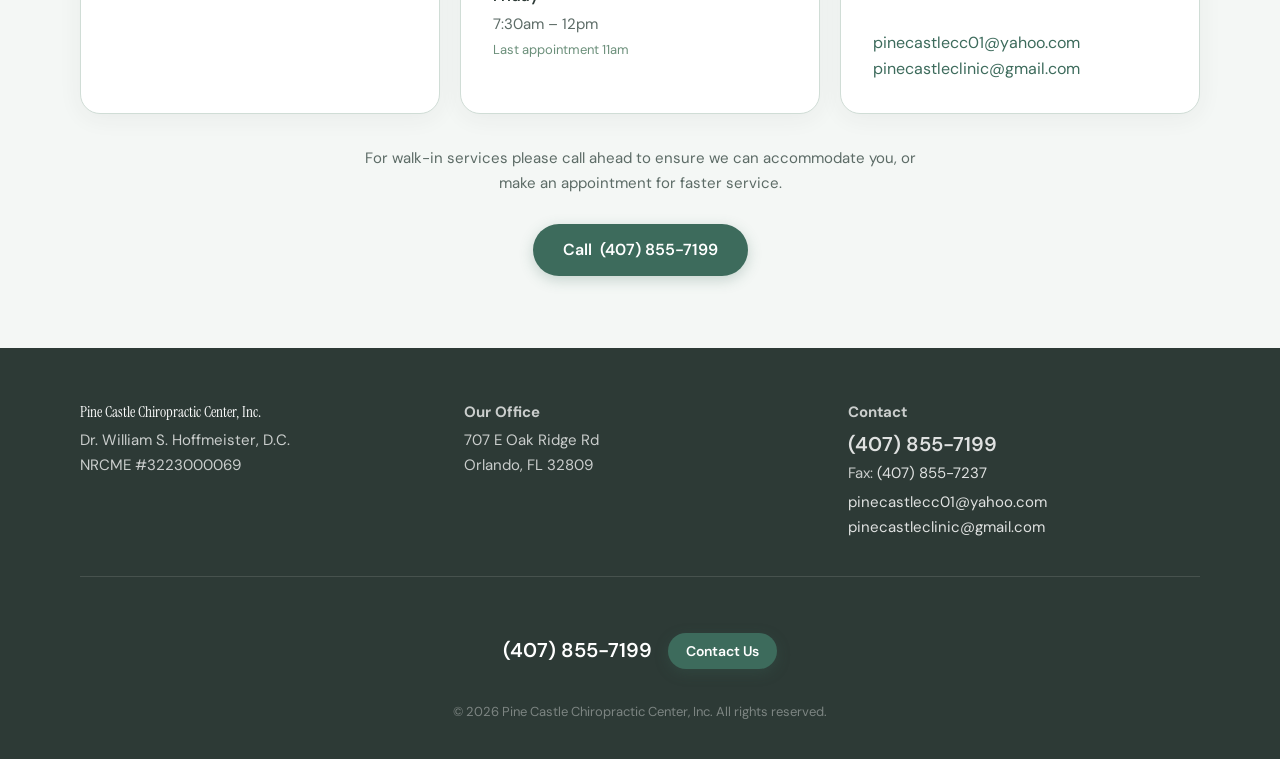
==== commit 222e10d8: "Add files via upload" ====
--- a/index.html
+++ b/index.html
@@ -14,15 +14,20 @@
   <header class="site-header">
     <div class="header-inner">
       <a href="index.html" class="logo">Pine Castle <span>Chiropractic</span></a>
-      <nav class="header-nav" aria-label="Primary">
+      <nav class="header-nav" id="primary-nav" aria-label="Primary">
         <a href="index.html">Home</a>
         <a href="about-us.html">About Us</a>
         <a href="chiropractic-patients.html">Chiropractic Patients</a>
         <a href="index.html#visit">Contact Us</a>
       </nav>
-      <div class="header-ctas">
-        <a href="tel:+14078557199" class="btn btn-outline btn-sm">Call Now</a>
-        <a href="index.html#visit" class="btn btn-primary btn-sm">Contact Us</a>
+      <div class="header-end">
+        <div class="header-ctas">
+          <a href="tel:+14078557199" class="btn btn-outline btn-sm">Call Now</a>
+          <a href="index.html#visit" class="btn btn-primary btn-sm">Contact Us</a>
+        </div>
+        <button type="button" class="menu-toggle" aria-expanded="false" aria-controls="primary-nav" aria-label="Open menu">
+          <span class="menu-toggle-icon" aria-hidden="true"></span>
+        </button>
       </div>
     </div>
   </header>
@@ -69,7 +74,7 @@
           </div>
           <div class="hero-ctas">
             <a href="tel:+14078557199" class="btn btn-primary btn-lg">Call <span data-phone>(407) 855-7199</span></a>
-            <a href="#visit" class="btn btn-secondary btn-lg">Hours &amp; Location</a>
+            <a href="https://app.acuityscheduling.com/schedule.php?owner=24644698&amp;appointmentType=29500852" class="btn btn-secondary btn-lg" target="_blank" rel="noopener noreferrer">Schedule Appointment</a>
           </div>
         </div>
         <div class="hero-sidebar">
@@ -106,26 +111,30 @@
           <h3>Our Services</h3>
         </header>
         <div class="services-grid services-grid-3">
-          <article class="service-card">
+          <a href="https://app.acuityscheduling.com/schedule.php?owner=24644698&amp;appointmentType=29500852" class="service-card service-card-link" target="_blank" rel="noopener noreferrer">
             <h3>DOT Physicals</h3>
+            <p class="service-price">$75</p>
             <p>We perform DOT medical exams required for commercial vehicle drivers, ensuring you and your employees are fit and compliant for the journey ahead—with a price you can’t beat.</p>
-          </article>
+          </a>
           <article class="service-card">
             <h3>Consortium Services</h3>
             <p>We are third-party administrators that manage drug and alcohol testing programs. These services help employers comply with federal regulations and requirements.</p>
           </article>
-          <article class="service-card">
+          <a href="https://app.acuityscheduling.com/schedule.php?owner=24644698&amp;appointmentType=94037275" class="service-card service-card-link" target="_blank" rel="noopener noreferrer">
             <h3>FAA BasicMed Exams</h3>
+            <p class="service-price">$75</p>
             <p>Fly with confidence with our FAA BasicMed exams. Designed to meet Federal Aviation requirements, our thorough medical assessments help ensure you’re fit to take to the skies.</p>
-          </article>
-          <article class="service-card">
+          </a>
+          <a href="https://app.acuityscheduling.com/schedule.php?owner=24644698&amp;appointmentType=94037312" class="service-card service-card-link" target="_blank" rel="noopener noreferrer">
             <h3>Drug, Alcohol &amp; Pre-Employment Testing</h3>
+            <p class="service-price">$50</p>
             <p>Promote a safe and productive workplace with our extensive pre-employment testing services. Our assessments uphold regulatory compliance, reduce risk, and support the well-being of your team.</p>
-          </article>
-          <article class="service-card">
+          </a>
+          <a href="https://app.acuityscheduling.com/schedule.php?owner=24644698&amp;appointmentType=94037383" class="service-card service-card-link" target="_blank" rel="noopener noreferrer">
             <h3>General &amp; Sports Physicals</h3>
+            <p class="service-price">$50</p>
             <p>Trust us to keep you healthy, active, and ready for any challenge—whether you’re staying proactive about your health or preparing for a new sports season.</p>
-          </article>
+          </a>
           <article class="service-card">
             <h3>Chiropractic Care</h3>
             <p>Find relief with the power of natural healing. We aim to restore your body’s natural musculoskeletal alignment, helping alleviate pain, foster self-healing, and enhance mobility and function.</p>
--- a/styles.css
+++ b/styles.css
@@ -107,10 +107,119 @@
   color: var(--accent);
 }
 
-.header-ctas {
-  display: flex;
+.header-end {
+  display: flex;
+  align-items: center;
   gap: 0.5rem;
   flex-shrink: 0;
+}
+
+.header-ctas {
+  display: flex;
+  gap: 0.5rem;
+  flex-shrink: 0;
+}
+
+.menu-toggle {
+  display: none;
+  align-items: center;
+  justify-content: center;
+  width: 44px;
+  height: 44px;
+  padding: 0;
+  border: 1px solid var(--border);
+  border-radius: var(--radius);
+  background: var(--surface);
+  color: var(--text);
+  cursor: pointer;
+  flex-shrink: 0;
+}
+
+.menu-toggle:hover {
+  border-color: var(--accent);
+  color: var(--accent);
+}
+
+.menu-toggle:focus-visible {
+  outline: 2px solid var(--accent);
+  outline-offset: 2px;
+}
+
+.menu-toggle-icon {
+  position: relative;
+  display: block;
+  width: 20px;
+  height: 2px;
+  background: currentColor;
+  transition: background 0.2s ease;
+}
+
+.menu-toggle-icon::before,
+.menu-toggle-icon::after {
+  content: "";
+  position: absolute;
+  left: 0;
+  width: 20px;
+  height: 2px;
+  background: currentColor;
+  transition: transform 0.2s ease, top 0.2s ease;
+}
+
+.menu-toggle-icon::before {
+  top: -6px;
+}
+
+.menu-toggle-icon::after {
+  top: 6px;
+}
+
+.site-header.nav-open .menu-toggle-icon {
+  background: transparent;
+}
+
+.site-header.nav-open .menu-toggle-icon::before {
+  top: 0;
+  transform: rotate(45deg);
+}
+
+.site-header.nav-open .menu-toggle-icon::after {
+  top: 0;
+  transform: rotate(-45deg);
+}
+
+@media (max-width: 767.98px) {
+  .menu-toggle {
+    display: inline-flex;
+  }
+
+  .header-inner {
+    flex-wrap: wrap;
+    align-items: center;
+  }
+
+  .header-nav {
+    flex-direction: column;
+    align-items: stretch;
+    gap: 0;
+    width: 100%;
+    padding: 0.25rem 0 0.75rem;
+    border-top: 1px solid var(--border);
+    margin-top: 0.25rem;
+  }
+
+  .header-nav a {
+    padding: 0.85rem 0;
+    font-size: 1rem;
+    border-bottom: 1px solid var(--border);
+  }
+
+  .header-nav a:last-child {
+    border-bottom: none;
+  }
+
+  .site-header.nav-open .header-nav {
+    display: flex;
+  }
 }
 
 @media (min-width: 768px) {
@@ -583,6 +692,26 @@
   box-shadow: var(--shadow);
 }
 
+.service-card-link {
+  display: block;
+  text-decoration: none;
+  color: inherit;
+  cursor: pointer;
+  transition: border-color 0.2s, box-shadow 0.2s, transform 0.15s;
+}
+
+.service-card-link:hover {
+  border-color: var(--accent);
+  box-shadow: var(--shadow-lg);
+  transform: translateY(-2px);
+  color: inherit;
+}
+
+.service-card-link:focus-visible {
+  outline: 2px solid var(--accent);
+  outline-offset: 2px;
+}
+
 .service-card h3 {
   margin: 0 0 0.5rem;
   font-size: 1.0625rem;
@@ -590,7 +719,16 @@
   color: var(--text);
 }
 
-.service-card p {
+.service-price {
+  margin: 0 0 0.75rem;
+  font-family: var(--font-serif);
+  font-size: 1.5rem;
+  font-weight: 700;
+  color: var(--accent);
+  line-height: 1.2;
+}
+
+.service-card p:not(.service-price) {
   margin: 0;
   font-size: 0.9375rem;
   color: var(--text-muted);
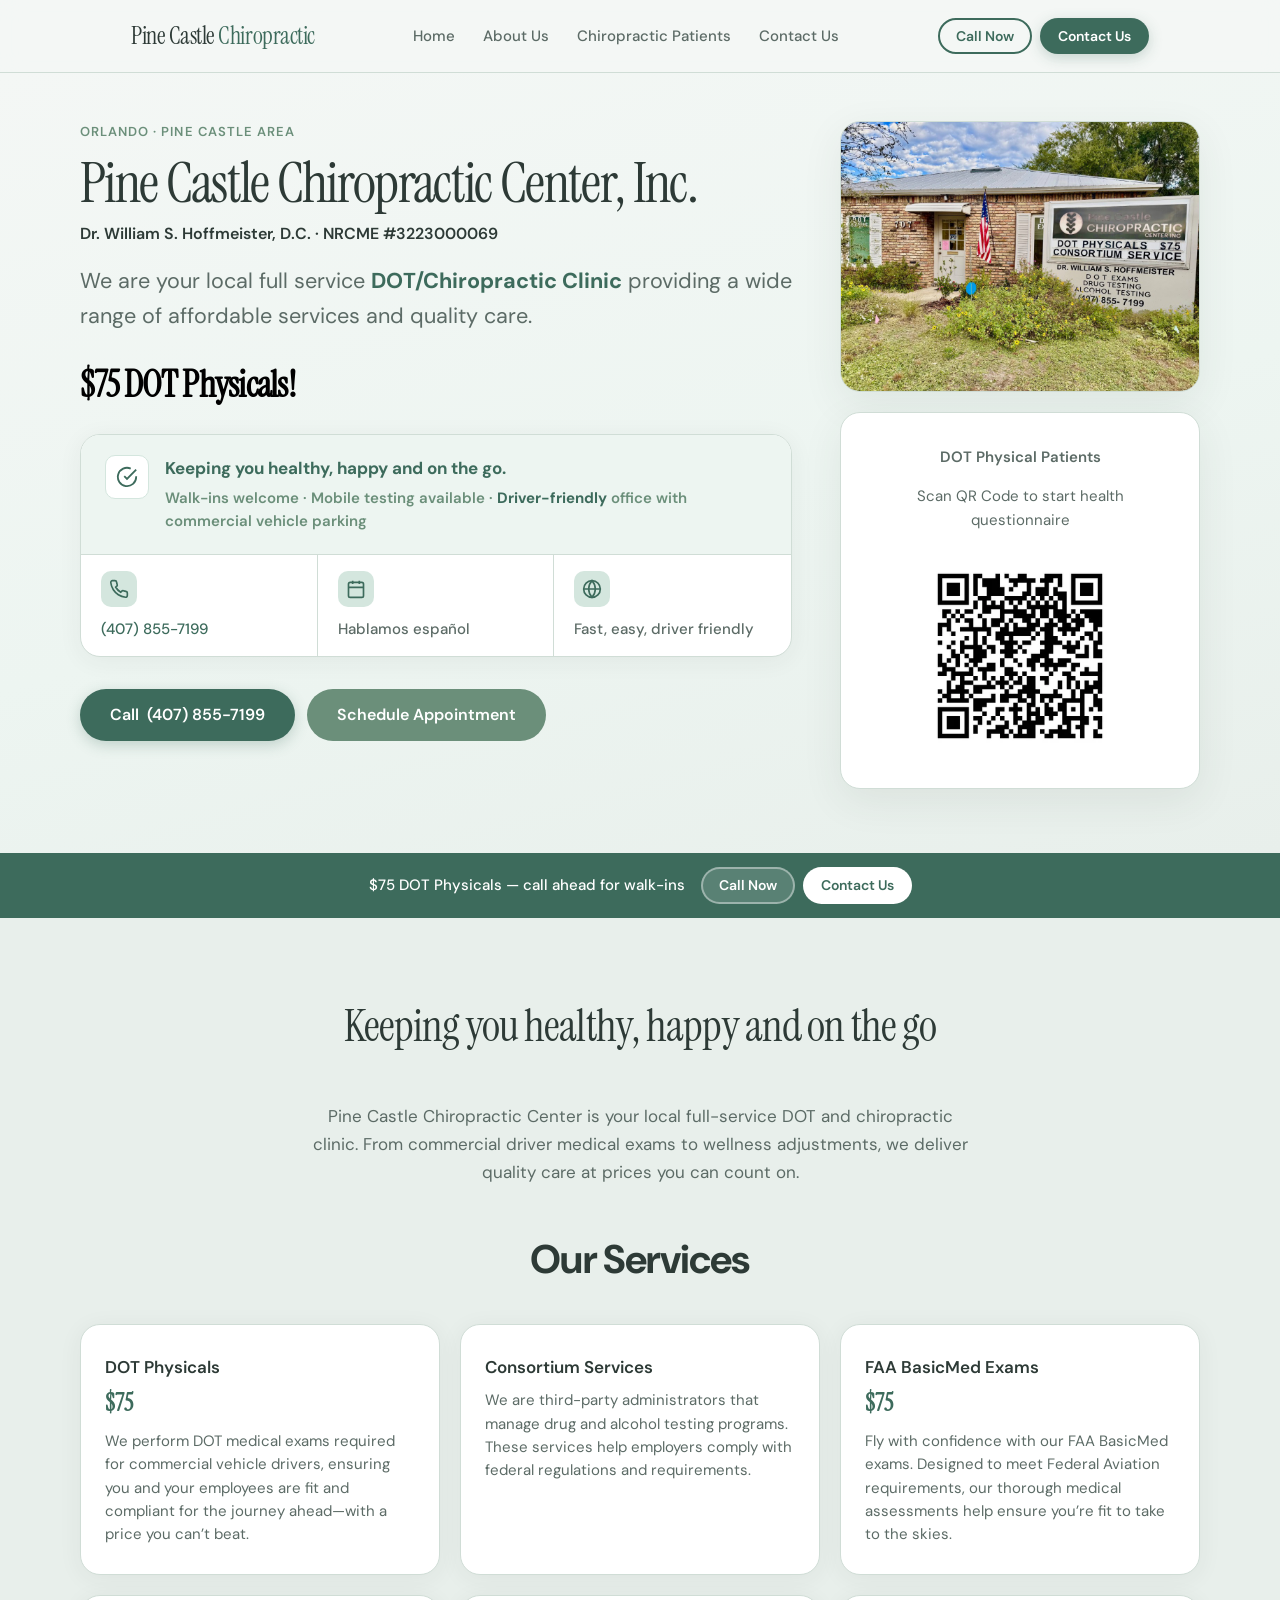
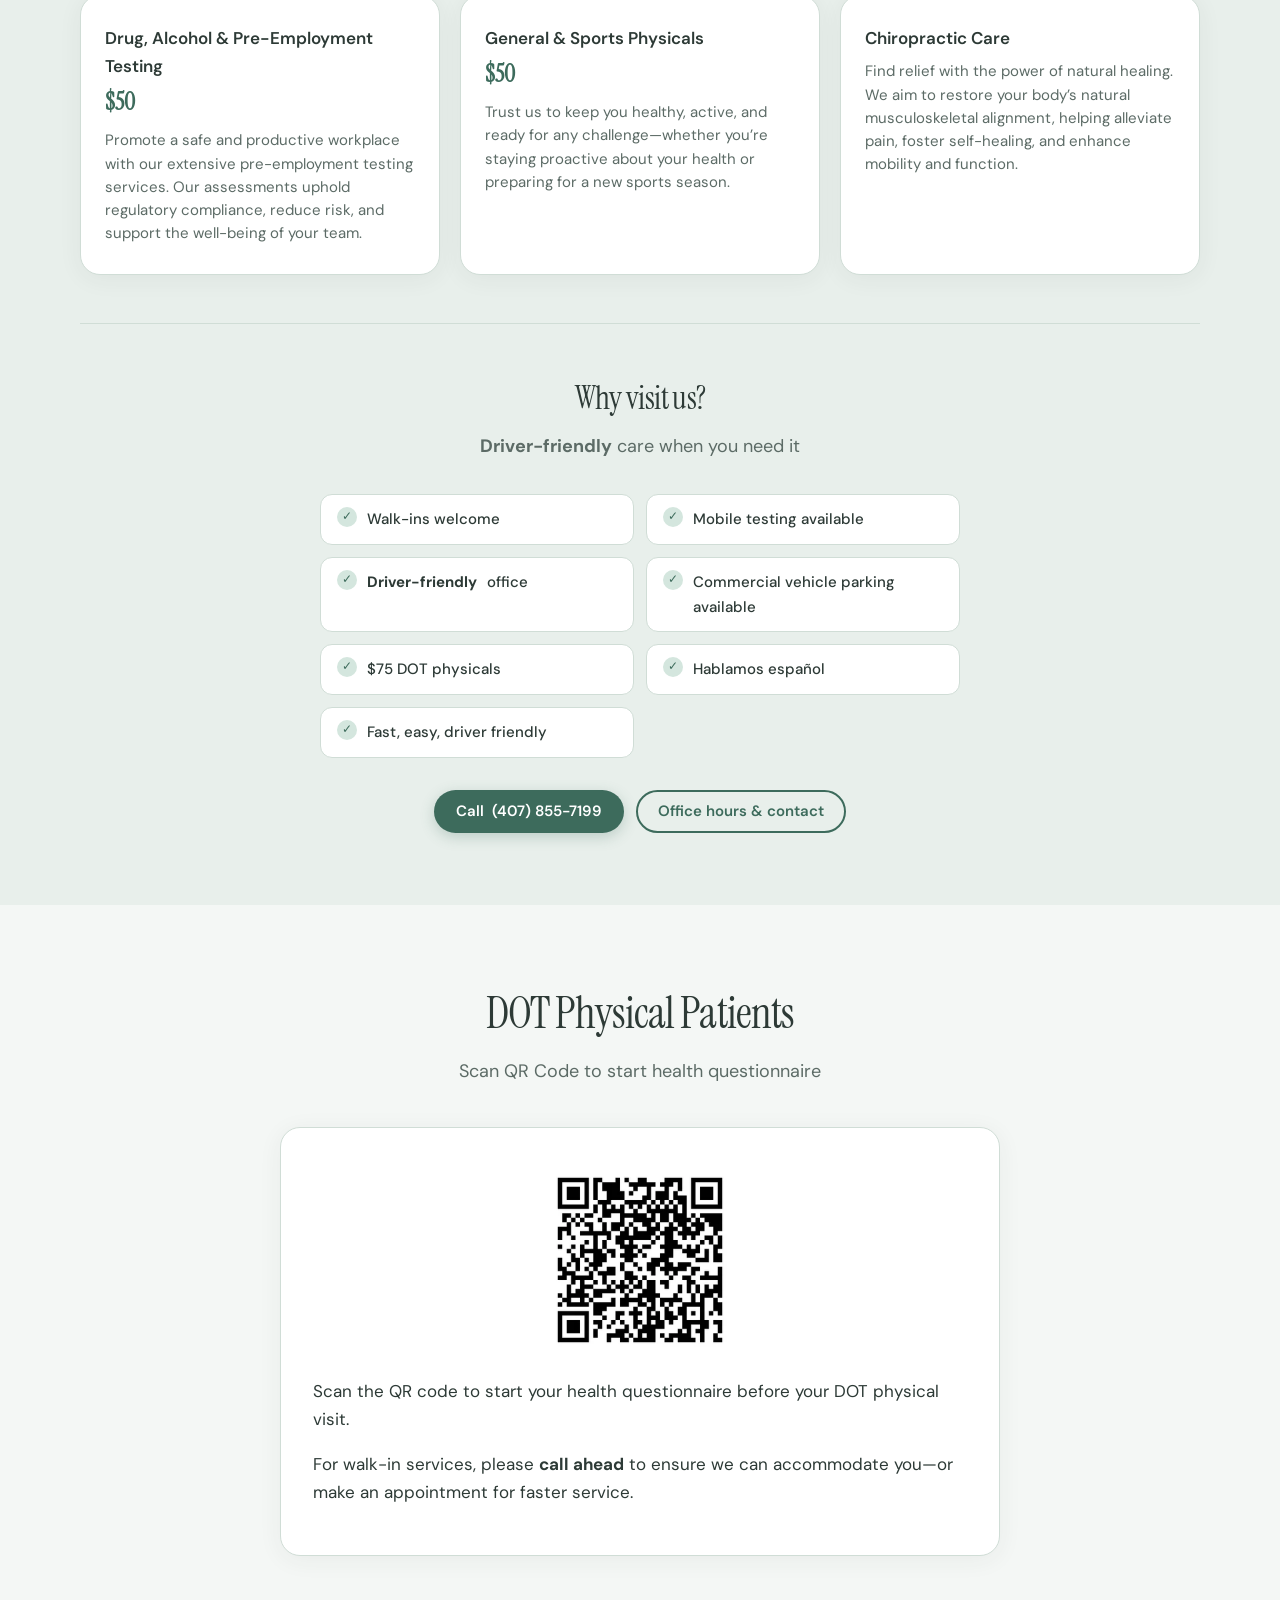
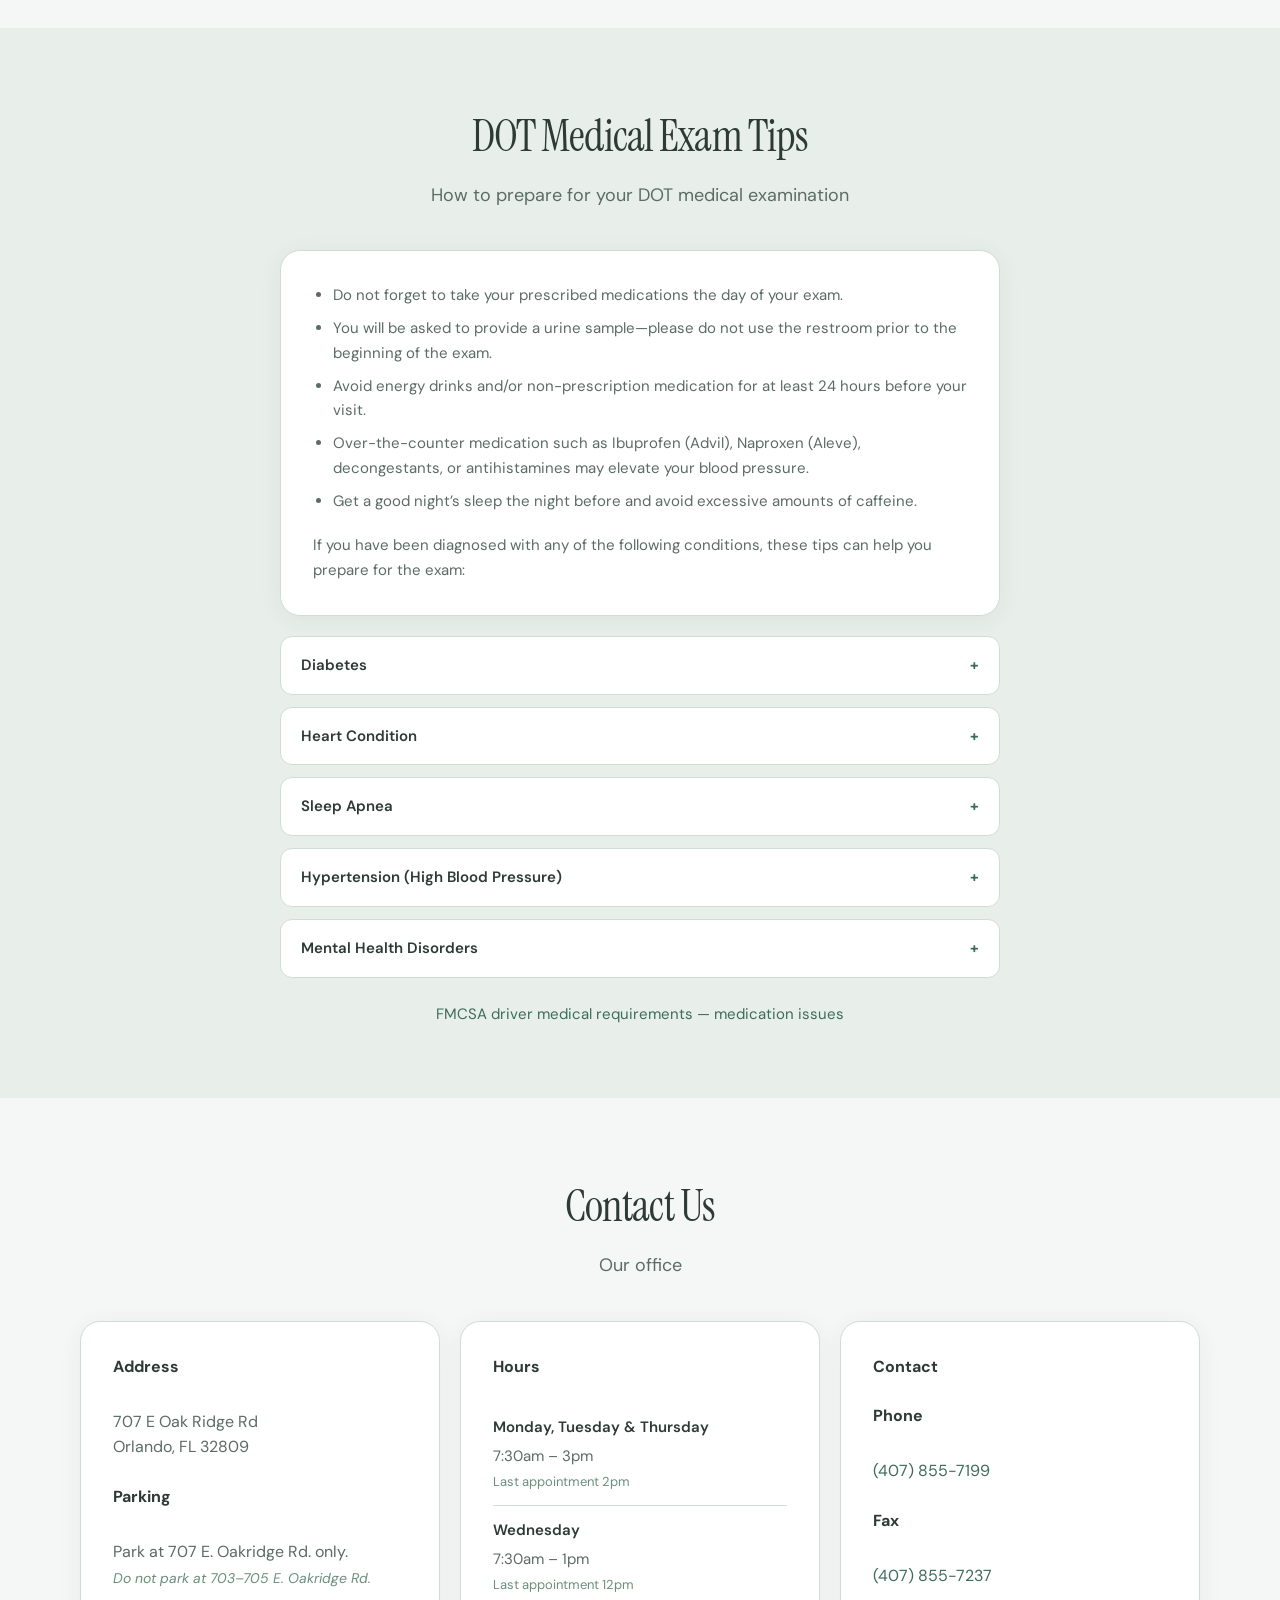
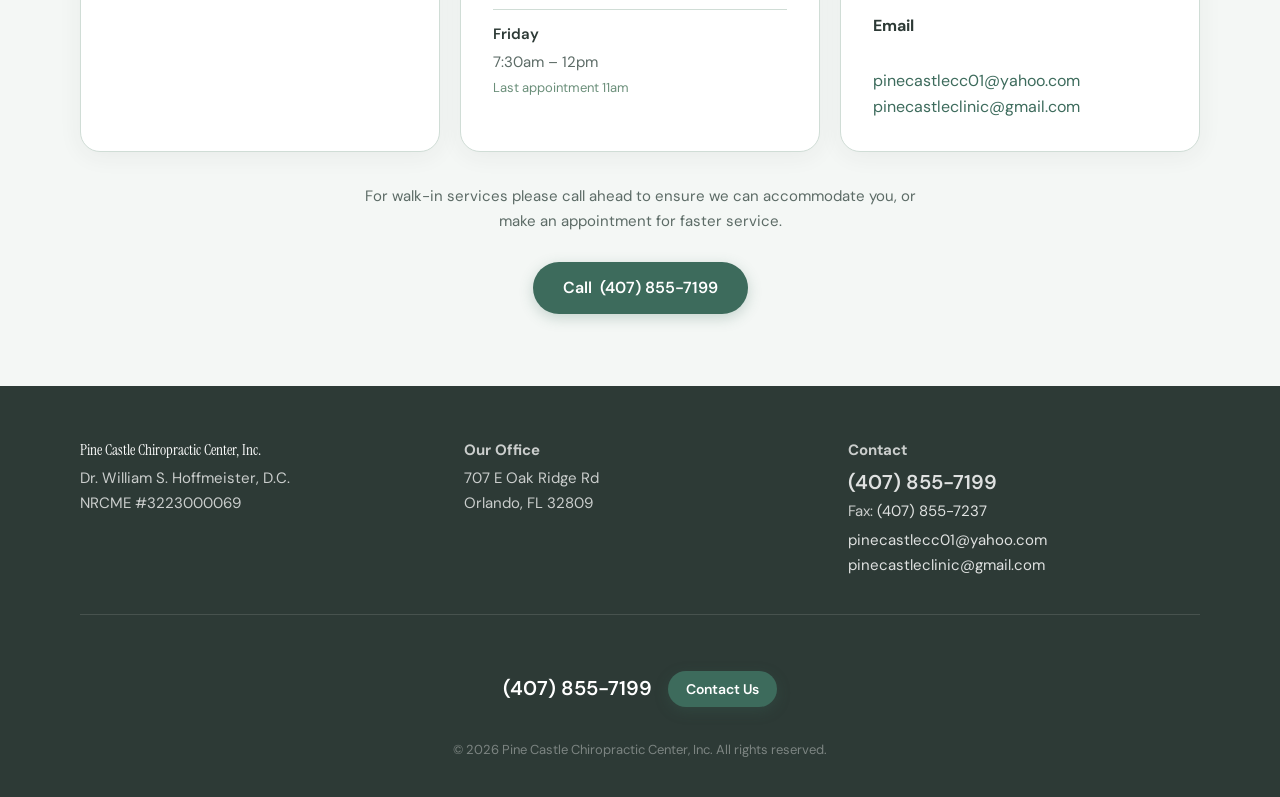
==== commit 2a597b1f: "Add files via upload" ====
--- a/index.html
+++ b/index.html
@@ -48,7 +48,7 @@
               </span>
               <div class="hero-info-feature-text">
                 <p><strong>Keeping you healthy, happy and on the go.</strong></p>
-                <p class="hero-info-note">Walk-ins welcome · Mobile testing available · Driver-friendly office with commercial vehicle parking</p>
+                <p class="hero-info-note">Walk-ins welcome · Mobile testing available · <strong>Driver-friendly</strong> office with commercial vehicle parking</p>
               </div>
             </div>
             <ul class="hero-info-points">
@@ -68,7 +68,7 @@
                 <span class="hero-info-icon" aria-hidden="true">
                   <svg width="20" height="20" viewBox="0 0 24 24" fill="none" stroke="currentColor" stroke-width="2"><circle cx="12" cy="12" r="10"/><path d="M2 12h20M12 2a15.3 15.3 0 0 1 4 10 15.3 15.3 0 0 1-4 10 15.3 15.3 0 0 1-4-10 15.3 15.3 0 0 1 4-10z"/></svg>
                 </span>
-                <span>Falamos português</span>
+                <span>Fast, easy, driver friendly</span>
               </li>
             </ul>
           </div>
@@ -144,15 +144,16 @@
         <div class="subsection" id="why-us">
           <header class="subsection-header">
             <h3>Why visit us?</h3>
-            <p class="section-subtitle">Driver-friendly care when you need it</p>
+            <p class="section-subtitle"><strong>Driver-friendly</strong> care when you need it</p>
           </header>
           <ul class="benefits-grid">
             <li>Walk-ins welcome</li>
             <li>Mobile testing available</li>
-            <li>Driver-friendly office</li>
+            <li><strong>Driver-friendly</strong> office</li>
             <li>Commercial vehicle parking available</li>
             <li>$75 DOT physicals</li>
-            <li>Hablamos español · Falamos português</li>
+            <li>Hablamos español</li>
+            <li>Fast, easy, driver friendly</li>
           </ul>
           <div class="section-cta center">
             <a href="tel:+14078557199" class="btn btn-primary">Call <span data-phone>(407) 855-7199</span></a>
